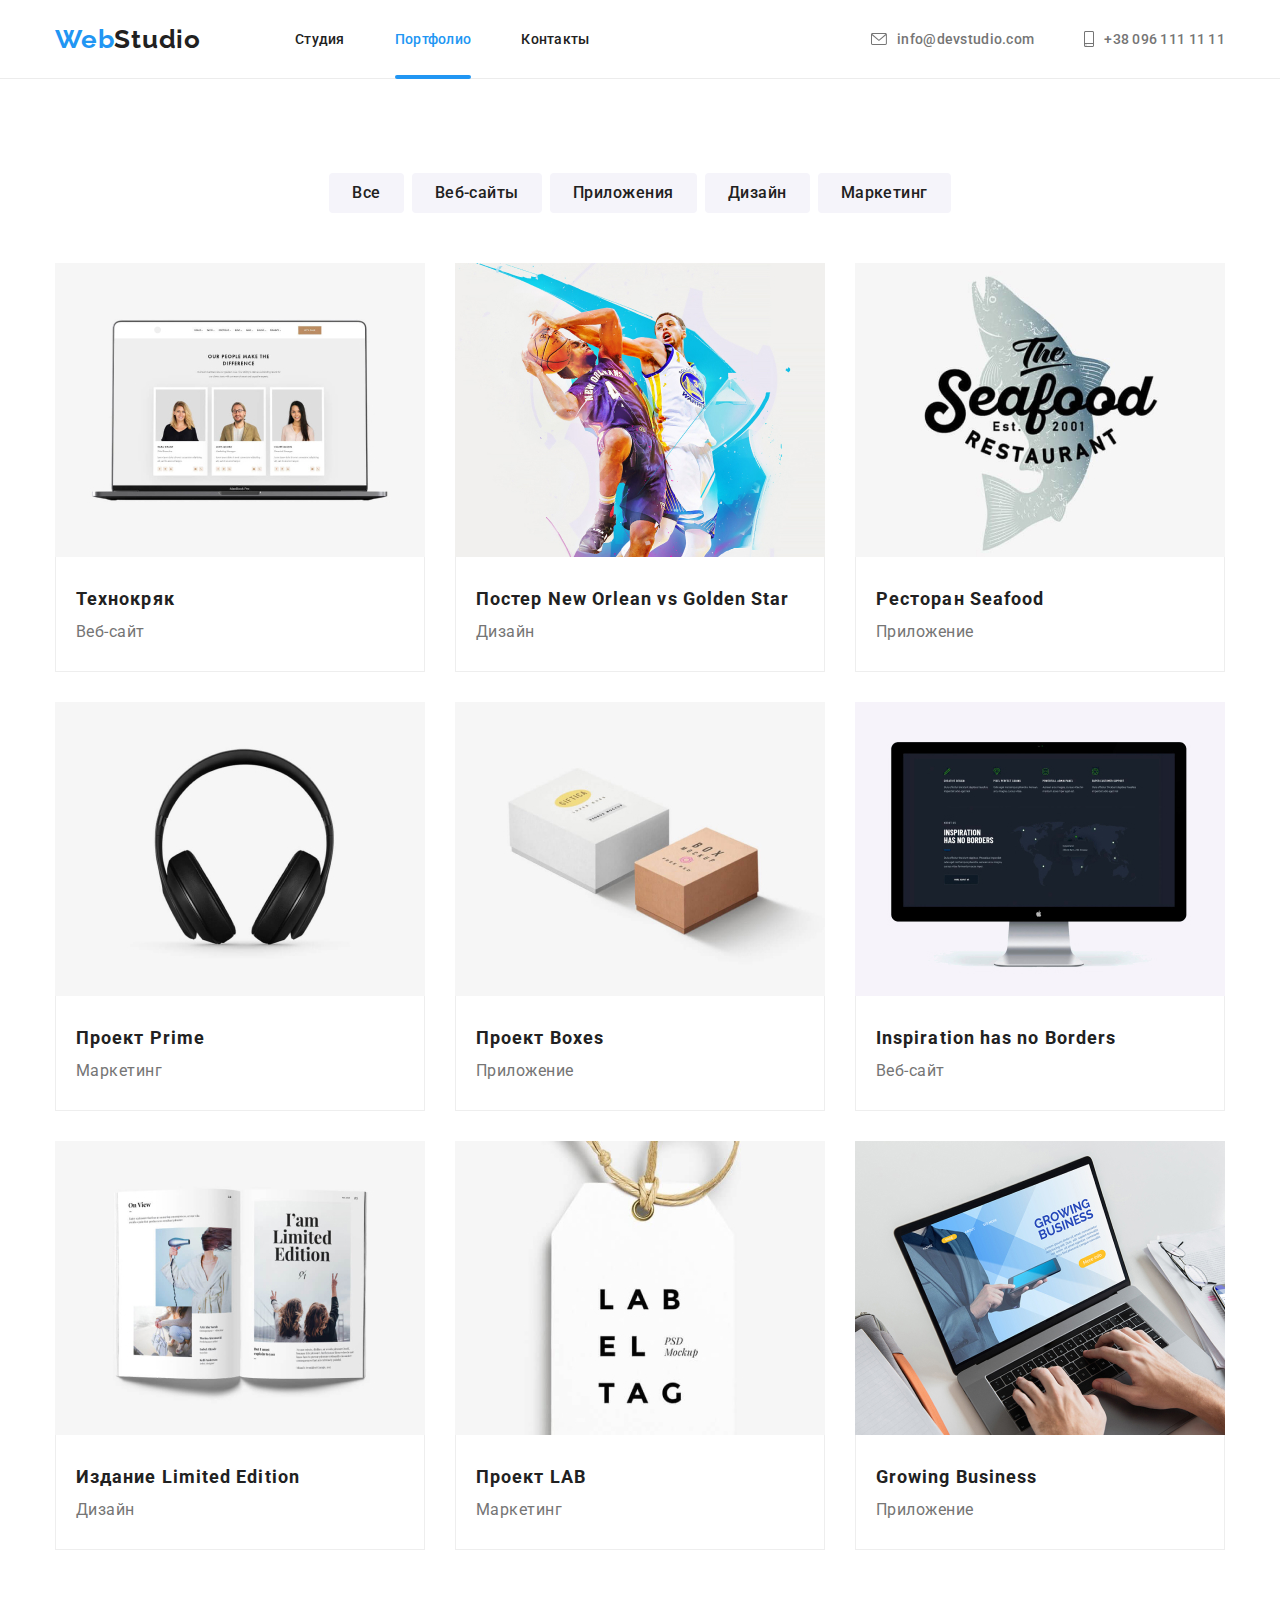
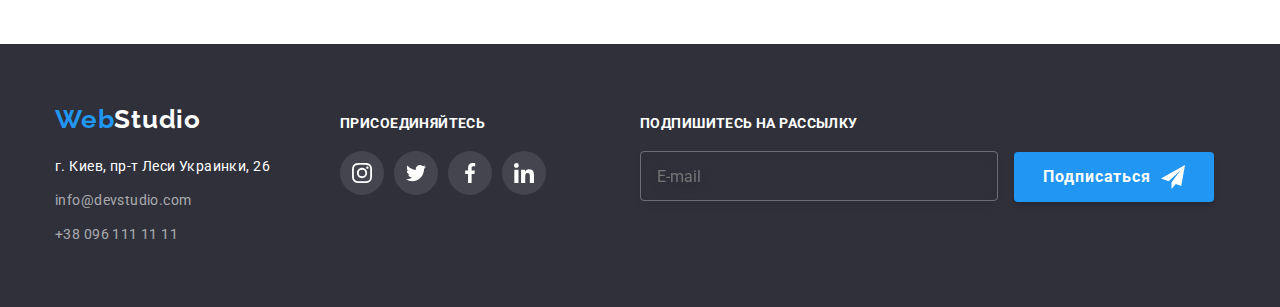
==== portfolio.html @ 8551e953 "create" ====
<!DOCTYPE html>
<html lang="ru">
  <head>
    <meta charset="UTF-8" />
    <meta name="viewport" content="width=device-width, initial-scale=1.0" />
    <title>Портфолио</title>
    <link
      rel="stylesheet"
      href="https://cdnjs.cloudflare.com/ajax/libs/modern-normalize/1.0.0/modern-normalize.css"
    />
    <link
      href="https://fonts.googleapis.com/css2?family=Raleway:wght@700&family=Roboto:wght@400;500;700;900&display=swap"
      rel="stylesheet"
    />
    <link rel="stylesheet" href="./css/portfolio.min.css" />
  </head>

  <body>
    <!-- HEADER -->
    <header class="header">
      <div class="container">
        <nav class="navigation">
          <a
            class="logo link"
            href="./index.html"
            aria-label="логотип вэб студиа"
            lang="en"
          >
            <span class="logo-first">Web</span
            ><span class="logo-second">Studio</span>
          </a>
          <ul class="navigation-list list">
            <li class="navigation-list-item">
              <a class="navigation-list-item-link link" href="./index.html"
                >Студия</a
              >
            </li>
            <li class="navigation-list-item">
              <a class="navigation-list-item-link link current-page" href="./portfolio.html"
                >Портфолио <div class="current-page"></div></a
              >
            </li>
            <li class="navigation-list-item">
              <a class="navigation-list-item-link link" href="">Контакты</a>
            </li>
          </ul>
        </nav>

        <address class="address">
          <ul class="address-list list">
            <li class="address-list-item">
              <a class="header-mail-link link" href="mailto:info@devstudio.com">
                <svg width="16px" height="12px" class="address-logo">
                  <use href="./images/sprite.svg#email"></use>
                </svg>
                info@devstudio.com
              </a>
            </li>
            <li class="address-list-item">
              <a class="header-tel-link link" href="tel:380961111111">
                <svg width="10px" height="16px" class="address-logo">
                  <use href="./images/sprite.svg#smartphone"></use>
                </svg>
                +38 096 111 11 11
              </a>
            </li>
          </ul>
        </address>
      </div>
    </header>

    <!-- MAIN -->
    <main>
      <!-- PROJECTS -->
      <section class="projects">
        <h1 class="visually-hidden">Наши проекты</h1>
        <nav class="project-nav">
          <ul class="project-nav-list list">
            <li class="project-nav-list-item">
              <button class="btn" type="button">Все</button>
            </li>
            <li class="project-nav-list-item">
              <button class="btn" type="button">Веб-сайты</button>
            </li>
            <li class="project-nav-list-item">
              <button class="btn" type="button">Приложения</button>
            </li>
            <li class="project-nav-list-item">
              <button class="btn" type="button">Дизайн</button>
            </li>
            <li class="project-nav-list-item">
              <button class="btn" type="button">Маркетинг</button>
            </li>
          </ul>
        </nav>

        <div class="container">
          <ul class="project-list list">
            <li class="project-list-item">
              <a class="project-list-link link" href="">
                <div class="project-thumb">
                  <img
                    class="project-list-img"
                    src="./images/portfolio/img.jpg"
                    alt="Компьютер с тремя фото"
                    width="370"
                    height="294"
                  />
                  <div class="overlay">
                    <p class="overlay-text">
                      Технокряк это современная площадка распространения
                      коронавируса. Компании используют эту платформу для
                      цифрового шпионажа и атак на защищённые сервера
                      конкурентов.
                    </p>
                  </div>
                </div>
                <div class="project-list-content">
                  <h2 class="projects-title">Технокряк</h2>
                  <p class="project-description">Веб-сайт</p>
                </div>
              </a>
            </li>
            <li class="project-list-item">
              <a class="project-list-link link" href="">
                <div class="project-thumb">
                <img
                  class="project-list-img"
                  src="./images/portfolio/img-1.jpg"
                  alt="Два баскетболиста борются за мяч"
                  width="370"
                  height="294"
                />
                <div class="overlay">
                    <p class="overlay-text">
                      Технокряк это современная площадка распространения
                      коронавируса. Компании используют эту платформу для
                      цифрового шпионажа и атак на защищённые сервера
                      конкурентов.
                    </p>
                  </div>
                </div>
                <div class="project-list-content">
                  <h2 class="projects-title">
                    Постер <span lang="en">New Orlean vs Golden Star</span>
                  </h2>
                  <p class="project-description">Дизайн</p>
                </div>
              </a>
            </li>
            <li class="project-list-item">
              <a class="project-list-link link" href="">
                <div class="project-thumb">
                <img
                  class="project-list-img"
                  src="./images/portfolio/img-2.jpg"
                  alt="Логотип ресторана"
                  width="370"
                  height="294"
                />
                <div class="overlay">
                    <p class="overlay-text">
                      Технокряк это современная площадка распространения
                      коронавируса. Компании используют эту платформу для
                      цифрового шпионажа и атак на защищённые сервера
                      конкурентов.
                    </p>
                  </div>
                </div>
                <div class="project-list-content">
                  <h2 class="projects-title">
                    Ресторан <span lang="en">Seafood</span>
                  </h2>
                  <p class="project-description">Приложение</p>
                </div>
              </a>
            </li>
            <li class="project-list-item">
              <a class="project-list-link link" href="">
                <div class="project-thumb">
                <img
                  class="project-list-img"
                  src="./images/portfolio/img-3.jpg"
                  alt="Наушники"
                  width="370"
                  height="294"
                />
                <div class="overlay">
                    <p class="overlay-text">
                      Технокряк это современная площадка распространения
                      коронавируса. Компании используют эту платформу для
                      цифрового шпионажа и атак на защищённые сервера
                      конкурентов.
                    </p>
                  </div>
                </div>
                <div class="project-list-content">
                  <h2 class="projects-title">
                    Проект <span lang="en">Prime</span>
                  </h2>
                  <p class="project-description">Маркетинг</p>
                </div>
              </a>
            </li>
            <li class="project-list-item">
              <a class="project-list-link link" href="">
                <div class="project-thumb">
                <img
                  class="project-list-img"
                  src="./images/portfolio/img-4.jpg"
                  alt="Две коробки разного размера"
                  width="370"
                  height="294"
                />
                <div class="overlay">
                    <p class="overlay-text">
                      Технокряк это современная площадка распространения
                      коронавируса. Компании используют эту платформу для
                      цифрового шпионажа и атак на защищённые сервера
                      конкурентов.
                    </p>
                  </div>
                </div>
                <div class="project-list-content">
                  <h2 class="projects-title">
                    Проект <span lang="en">Boxes</span>
                  </h2>
                  <p class="project-description">Приложение</p>
                </div>
              </a>
            </li>
            <li class="project-list-item">
              <a class="project-list-link link" href="">
                <div class="project-thumb">
                <img
                  class="project-list-img"
                  src="./images/portfolio/img-5.jpg"
                  alt="iMac с сайтом"
                  width="370"
                  height="294"
                />
                <div class="overlay">
                    <p class="overlay-text">
                      Технокряк это современная площадка распространения
                      коронавируса. Компании используют эту платформу для
                      цифрового шпионажа и атак на защищённые сервера
                      конкурентов.
                    </p>
                  </div>
                </div>
                <div class="project-list-content">
                  <h2 class="projects-title" lang="en">
                    Inspiration has no Borders
                  </h2>
                  <p class="project-description">Веб-сайт</p>
                </div>
              </a>
            </li>
            <li class="project-list-item">
              <a class="project-list-link link" href="">
                <div class="project-thumb">
                <img
                  class="project-list-img"
                  src="./images/portfolio/img-6.jpg"
                  alt="Открытая книга"
                  width="370"
                  height="294"
                />
                <div class="overlay">
                    <p class="overlay-text">
                      Технокряк это современная площадка распространения
                      коронавируса. Компании используют эту платформу для
                      цифрового шпионажа и атак на защищённые сервера
                      конкурентов.
                    </p>
                  </div>
                </div>
                <div class="project-list-content">
                  <h2 class="projects-title">
                    Издание <span lang="en">Limited Edition</span>
                  </h2>
                  <p class="project-description">Дизайн</p>
                </div>
              </a>
            </li>

            <li class="project-list-item">
              <a class="project-list-link link" href="">
                <div class="project-thumb">
                <img
                  class="project-list-img"
                  src="./images/portfolio/img-7.jpg"
                  alt="Лейбочка"
                  width="370"
                  height="294"
                />
                <div class="overlay">
                    <p class="overlay-text">
                      Технокряк это современная площадка распространения
                      коронавируса. Компании используют эту платформу для
                      цифрового шпионажа и атак на защищённые сервера
                      конкурентов.
                    </p>
                  </div>
                </div>
                <div class="project-list-content">
                  <h2 class="projects-title">
                    Проект <span lang="en">LAB</span>
                  </h2>
                  <p class="project-description">Маркетинг</p>
                </div>
              </a>
            </li>
            <li class="project-list-item">
              <a class="project-list-link link" href="">
                <div class="project-thumb">
                <img
                  class="project-list-img"
                  src="./images/portfolio/img-8.jpg"
                  alt="Человек печатает на ноутбуке"
                  width="370"
                  height="294"
                />
                <div class="overlay">
                    <p class="overlay-text">
                      Технокряк это современная площадка распространения
                      коронавируса. Компании используют эту платформу для
                      цифрового шпионажа и атак на защищённые сервера
                      конкурентов.
                    </p>
                  </div>
                </div>
                <div class="project-list-content">
                  <h2 class="projects-title" lang="en">Growing Business</h2>
                  <p class="project-description">Приложение</p>
                </div>
              </a>
            </li>
          </ul>
        </div>
      </section>
    </main>

    <!-- FOOTER -->
    <footer class="footer">
      <div class="container">
        <div class="footer-address">
          <a class="logo link" href="./index.html" aria-label="логотип вэб студиа" lang="en">
            <span class="logo-first">Web</span><span class="logo-foot-second">Studio</span>
          </a>
          <address class="address">
            <ul class="address-list-footer list">
              <li class="adress-list-item">
                <a class="address-list-link link" target="_blank" href="https://goo.gl/maps/9VeZTKKHiptrLCxo6">г. Киев, пр-т
                  Леси Украинки, 26</a>
              </li>
              <li class="adress-list-item">
                <a class="footer-mail-link link" href="mailto:info@devstudio.com">info@devstudio.com</a>
              </li>
              <li class="adress-list-item">
                <a class="footer-tel-link link" href="tel:380961111111">+38 096 111 11 11</a>
              </li>
            </ul>
          </address>
        </div>
        <div class="footer-social">
          <p class="footer-text-item">Присоединяйтесь</p>
          <ul class="footer-social-list list">
            <li class="footer-social-list-item">
              <a class="footer-social-list-item-link link" href="">
                <svg width="20px" height="20px" class="social-link">
                  <use href="./images/sprite.svg#instagram"></use>
                </svg>
              </a>
            </li>
            <li class="footer-social-list-item">
              <a class="footer-social-list-item-link link" href="">
                <svg width="20px" height="20px" class="social-link">
                  <use href="./images/sprite.svg#twitter"></use>
                </svg>
              </a>
            </li>
            <li class="footer-social-list-item">
              <a class="footer-social-list-item-link link" href="">
                <svg width="20px" height="20px" class="social-link">
                  <use href="./images/sprite.svg#facebook"></use>
                </svg>
              </a>
            </li>
            <li class="footer-social-list-item">
              <a class="footer-social-list-item-link link" href="">
                <svg width="20px" height="20px" class="social-link">
                  <use href="./images/sprite.svg#linkedin"></use>
                </svg>
              </a>
            </li>
          </ul>
        </div>
          <div class="footer-subscribe">
            <p class="footer-text-item">Подпишитесь на рассылку</p>
            <form action="#" class="footer-form">
              <input type="email" name="email" class="footer-form__input" placeholder="E-mail" required>
              <button type="submit" class="footer-form__submit send">Подписаться</button>
            </form>
          </div>
        </div>
    </footer>
  </body>
</html>
---- css/portfolio.min.css ----
.visually-hidden{position:absolute !important;clip:rect(1px 1px 1px 1px);clip:rect(1px, 1px, 1px, 1px);padding:0 !important;border:0 !important;height:1px !important;width:1px !important;overflow:hidden}*,*::before,*::after{margin:0;padding:0}.list{list-style:none;color:inherit}.link{text-decoration:none}.address{font-style:normal}body{font-family:"Roboto",sans-serif;color:#757575;font-style:normal;max-width:1600px;margin:auto}img{display:block}.section{padding-top:130px;padding-bottom:120px}.container{width:1200px;padding:0 15px;margin:0 auto}.about .container{display:flex;flex-direction:column;padding-bottom:94px}.client .container{padding-top:94px;padding-bottom:92px}.features .container{display:flex;justify-content:center;padding-top:94px;padding-bottom:94px}.header .container{display:flex;align-items:center}.team .container{display:flex;flex-direction:column;justify-content:space-between;padding-top:94px;padding-bottom:94px}.hero .container{text-align:center;padding-top:200px;padding-bottom:200px;height:600px;width:1600px;background-color:#2f303a;background-image:linear-gradient(to right, rgba(47,48,58,0.4), rgba(47,48,58,0.4)),url(../images/hero/hero-img.jpg)}.footer .container{padding:60px 15px;display:flex;align-items:baseline}.features .container{display:flex;justify-content:center;padding-top:94px;padding-bottom:94px}.logo{font-family:"Raleway",sans-serif;font-weight:700;font-size:26px;line-height:1.192;letter-spacing:0.03em}.logo-first{color:#2196f3}.logo-second{color:#212121}.header .logo{margin-right:94px}.footer .logo{display:block;margin-bottom:20px}.title{font-family:Roboto;font-style:normal;font-weight:700;font-size:36px;line-height:1.167;text-align:center;letter-spacing:0.03em;color:#212121;margin-bottom:50px}.header{padding-top:32px 0;border-bottom:1px solid #ececec}.header .address{margin-left:auto}.header .address-list{display:flex;align-items:center}.header .address-logo{display:inline-block;margin-right:10px;transition:fill 250ms cubic-bezier(0.4, 0, 0.2, 1);fill:#757575}.navigation{display:flex;align-items:center}.navigation-list{display:flex}.navigation-list-item:not(:last-child){margin-right:50px}.header-mail-link{margin-right:50px;display:flex;align-items:center;padding:31px 0;color:#757575;font-weight:500;font-size:14px;line-height:1.143;letter-spacing:0.02em;transition:color 250ms cubic-bezier(0.4, 0, 0.2, 1)}.header-mail-link:focus,.header-mail-link:hover{color:#2196f3}.navigation-list-item-link{padding-top:32px;position:relative;color:#212121;font-weight:500;font-size:14px;line-height:1.143;letter-spacing:0.02em;transition:color 250ms cubic-bezier(0.4, 0, 0.2, 1)}.navigation-list-item-link.current-page{color:#2196f3}.navigation-list-item-link.current-page::after{position:absolute;display:block;margin-top:27px;content:"";background-color:#2196f3;width:100%;height:4px;border-radius:2px}.navigation-list-item-link:hover,.navigation-list-item-link:focus{color:#2196f3}.header-tel-link{display:flex;align-items:center;padding:31px 0;color:#757575;font-weight:500;font-size:14px;line-height:1.143;letter-spacing:0.02em;transition:color 250ms cubic-bezier(0.4, 0, 0.2, 1)}.header-tel-link:focus,.header-tel-link:hover{color:#2196f3}.header-mail-link:hover .address-logo,.header-tel-link:hover .address-logo,.header-mail-link:focus .address-logo,.header-tel-link:focus .address-logo{fill:#2196f3}.project-nav{margin-top:94px;margin-bottom:50px}.project-nav-list{display:flex;justify-content:center}.project-nav-list-item:not(:last-child){margin-right:8px}.btn{padding:6px 22px;font-weight:500;font-size:16px;line-height:26px;text-align:center;letter-spacing:0.03em;color:#212121;background:#f5f4fa;border-radius:4px;border:1px solid transparent;transition:background-color 250ms cubic-bezier(0.4, 0, 0.2, 1)}.btn:hover,.btn:focus{color:#fff;background-color:#2196f3}.project-list{display:flex;flex-wrap:wrap;margin-bottom:94px}.project-list-item{margin-right:30px;margin-bottom:30px}.project-list-item:focus,.project-list-item:hover{box-shadow:0px 1px 1px rgba(0,0,0,0.12),0px 4px 4px rgba(0,0,0,0.06),1px 4px 6px rgba(0,0,0,0.16)}.project-list-item .projects-title{font-weight:700;font-size:18px;line-height:2;letter-spacing:0.06em;color:#212121}.project-list-item:nth-child(3n){margin-right:0px}.project-list-item:nth-last-child(-n+3){margin-bottom:0px}.project-list-content{padding:24px 20px;border-right:1px solid #eeeeee;border-bottom:1px solid #eeeeee;border-left:1px solid #eeeeee}.overlay{display:flex;justify-content:center;align-content:center;align-items:center;position:absolute;top:0;width:100%;height:100%;transform:translateY(100%);transition:transform 250ms cubic-bezier(0.4, 0, 0.2, 1);background:rgba(33,150,243,0.9)}.overlay-text{display:block;padding:64px 24px;font-size:18px;line-height:28px;letter-spacing:0.03em;color:#fff}.project-thumb:hover .overlay{transform:translateY(0)}.project-thumb{position:relative;overflow:hidden}.project-description{font-weight:400;font-size:16px;line-height:30px;letter-spacing:0.03em;color:#757575}.footer{background-color:#2f303a}.footer .social-link{fill:#fff;transition:fill 250ms cubic-bezier(0.4, 0, 0.2, 1)}.footer-address{margin-right:70px}.footer-text-item{font-weight:700;font-size:14px;line-height:1.143;letter-spacing:0.03em;text-transform:uppercase;color:#fff}.adress-list-item{margin-top:10px}.address-list-link{font-weight:400;font-size:14px;line-height:1.714;letter-spacing:0.03em;color:#fff;transition:color 250ms cubic-bezier(0.4, 0, 0.2, 1)}.address-list-link:hover,.address-list-link:focus{color:#2196f3}.footer-mail-link,.footer-tel-link{font-weight:400;font-size:14px;line-height:1.714;letter-spacing:0.03em;color:rgba(255,255,255,0.6);transition:color 250ms cubic-bezier(0.4, 0, 0.2, 1)}.footer-mail-link:hover,.footer-mail-link:focus,.footer-tel-link:hover,.footer-tel-link:focus{color:#2196f3}.logo-foot-second{color:#fff}.footer-social{margin-right:94px}.footer-social-list{display:flex;margin-top:20px}.footer-social-list-item:not(:last-child){margin-right:10px}.footer-social-list-item-link{display:flex;align-items:center;justify-content:center;width:44px;height:44px;border-radius:50%;background:rgba(255,255,255,0.1);transition:background-color 250ms cubic-bezier(0.4, 0, 0.2, 1)}.footer-social-list-item-link:hover,.footer-social-list-item-link:focus{background-color:#2196f3}.footer-form__input{margin-top:20px;margin-right:12px;padding-left:16px;width:358px;height:50px;border:1px solid rgba(255,255,255,0.3);box-sizing:border-box;filter:drop-shadow(0px 4px 4px rgba(0,0,0,0.15));border-radius:4px;background-color:inherit;color:#fff}.footer-form__submit{display:inline-flex;align-items:center;justify-content:center;width:200px;height:50px;background:#2196f3;box-shadow:0px 4px 4px rgba(0,0,0,0.15);border-radius:4px;font-weight:700;font-size:16px;line-height:1.875;letter-spacing:0.06em;border:none;color:#fff;cursor:pointer}.footer-form__submit::after{margin-left:10px;content:"";width:24px;height:24px;background-image:url(../images/footer/send-icon.svg)}
/*# sourceMappingURL=portfolio.min.css.map */
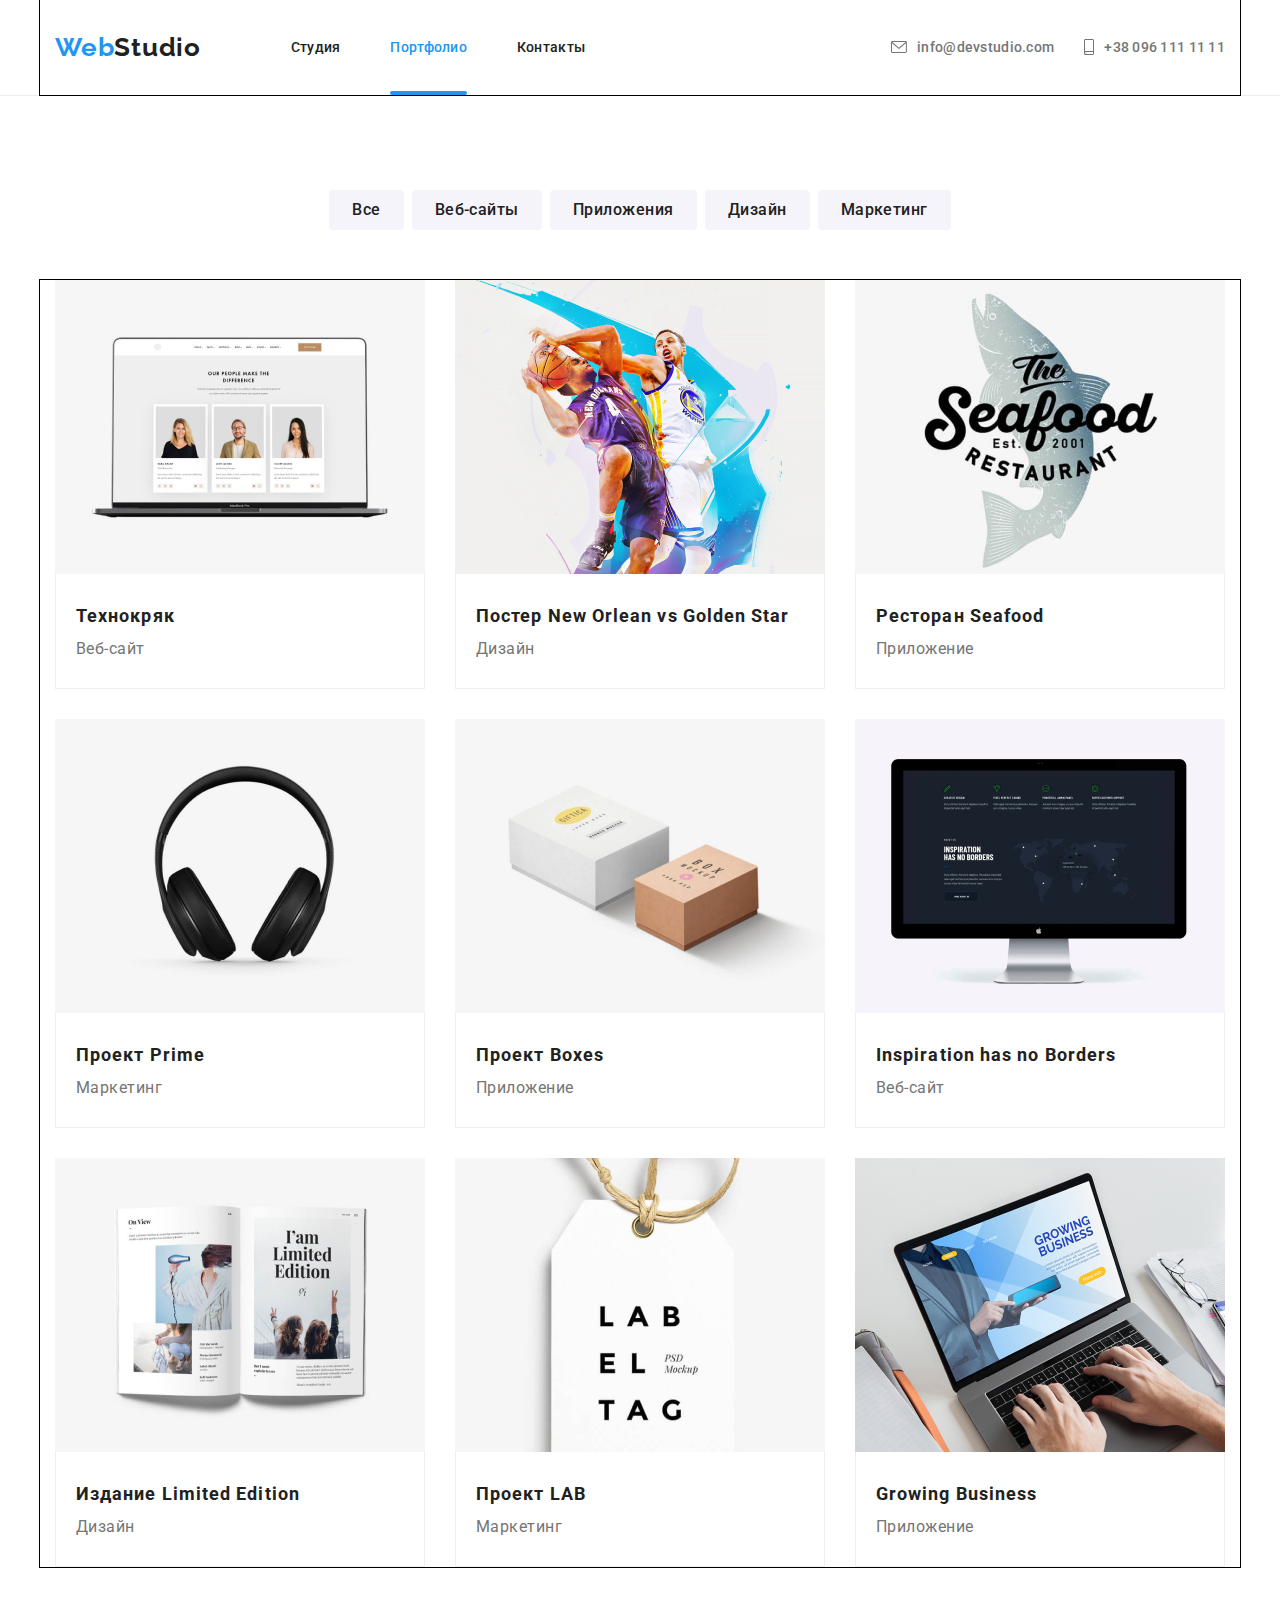
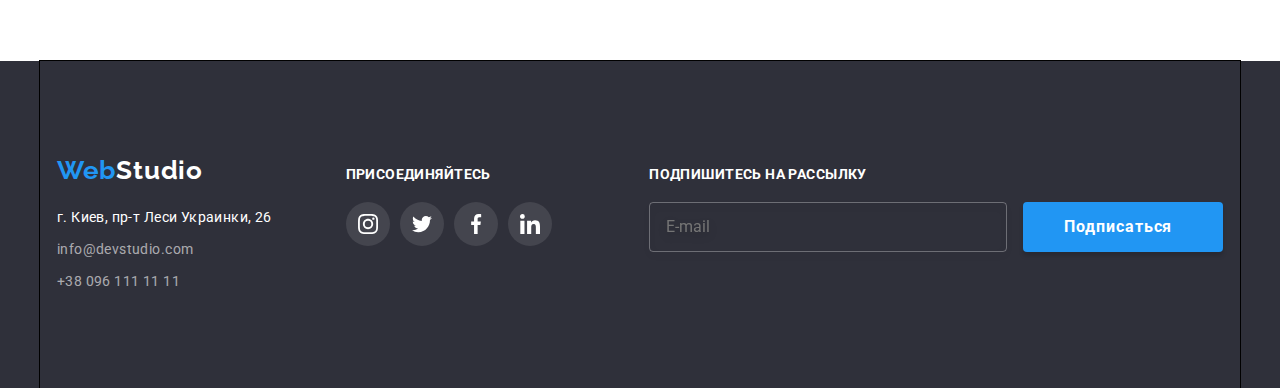
==== commit 14a15cde: "upd" ====
--- a/portfolio.html
+++ b/portfolio.html
@@ -20,52 +20,55 @@
     <header class="header">
       <div class="container">
         <nav class="navigation">
-          <a
-            class="logo link"
-            href="./index.html"
-            aria-label="логотип вэб студиа"
-            lang="en"
-          >
-            <span class="logo-first">Web</span
-            ><span class="logo-second">Studio</span>
+          <a class="logo link" href="./index.html" aria-label="логотип вэб студиа" lang="en">
+            <span class="logo-first">Web</span><span class="logo-second">Studio</span>
           </a>
-          <ul class="navigation-list list">
-            <li class="navigation-list-item">
-              <a class="navigation-list-item-link link" href="./index.html"
-                >Студия</a
-              >
-            </li>
-            <li class="navigation-list-item">
-              <a class="navigation-list-item-link link current-page" href="./portfolio.html"
-                >Портфолио <div class="current-page"></div></a
-              >
-            </li>
-            <li class="navigation-list-item">
-              <a class="navigation-list-item-link link" href="">Контакты</a>
-            </li>
-          </ul>
+    
+          <button type="button" class="menu-button" aria-expanded="false" aria-controls="menu-container" data-menu-button>
+    
+            <svg width="40px" height="40px" aria-label="Мобильное меню">
+              <use class="icon-close" href="./images/sprite.svg#close"></use>
+              <use class="icon-menu" href="./images/sprite.svg#menu"></use>
+            </svg>
+          </button>
+    
+          <div class="menu-container" id="menu-container" data-menu>
+            <ul class="navigation-list list">
+              <li class="navigation-list-item">
+                <a class="navigation-list-item-link link" href="./index.html">Студия <div class="current-page">
+                  </div>
+                </a>
+              </li>
+              <li class="navigation-list-item">
+                <a class="navigation-list-item-link link current-page" href="./portfolio.html">Портфолио</a>
+              </li>
+              <li class="navigation-list-item">
+                <a class="navigation-list-item-link link" href="">Контакты</a>
+              </li>
+            </ul>
+    
+            <address class="address">
+              <ul class="address-list list">
+                <li class="address-list-item">
+                  <a class="header-mail-link link" href="mailto:info@devstudio.com">
+                    <svg width="16px" height="12px" class="address-logo">
+                      <use href="./images/sprite.svg#email"></use>
+                    </svg>
+                    info@devstudio.com
+                  </a>
+                </li>
+                <li class="address-list-item">
+                  <a class="header-tel-link link" href="tel:380961111111">
+                    <svg width="10px" height="16px" class="address-logo">
+                      <use href="./images/sprite.svg#smartphone"></use>
+                    </svg>
+                    +38 096 111 11 11
+                  </a>
+                </li>
+              </ul>
+            </address>
+          </div>
         </nav>
-
-        <address class="address">
-          <ul class="address-list list">
-            <li class="address-list-item">
-              <a class="header-mail-link link" href="mailto:info@devstudio.com">
-                <svg width="16px" height="12px" class="address-logo">
-                  <use href="./images/sprite.svg#email"></use>
-                </svg>
-                info@devstudio.com
-              </a>
-            </li>
-            <li class="address-list-item">
-              <a class="header-tel-link link" href="tel:380961111111">
-                <svg width="10px" height="16px" class="address-logo">
-                  <use href="./images/sprite.svg#smartphone"></use>
-                </svg>
-                +38 096 111 11 11
-              </a>
-            </li>
-          </ul>
-        </address>
       </div>
     </header>
 
@@ -344,66 +347,71 @@
     <!-- FOOTER -->
     <footer class="footer">
       <div class="container">
-        <div class="footer-address">
-          <a class="logo link" href="./index.html" aria-label="логотип вэб студиа" lang="en">
-            <span class="logo-first">Web</span><span class="logo-foot-second">Studio</span>
-          </a>
-          <address class="address">
-            <ul class="address-list-footer list">
-              <li class="adress-list-item">
-                <a class="address-list-link link" target="_blank" href="https://goo.gl/maps/9VeZTKKHiptrLCxo6">г. Киев, пр-т
-                  Леси Украинки, 26</a>
-              </li>
-              <li class="adress-list-item">
-                <a class="footer-mail-link link" href="mailto:info@devstudio.com">info@devstudio.com</a>
-              </li>
-              <li class="adress-list-item">
-                <a class="footer-tel-link link" href="tel:380961111111">+38 096 111 11 11</a>
+        <div class="footer__container">
+          <div class="footer-address">
+            <a class="logo link" href="./index.html" aria-label="логотип вэб студиа" lang="en">
+              <span class="logo-first">Web</span><span class="logo-foot-second">Studio</span>
+            </a>
+            <address class="address">
+              <ul class="address-list-footer list">
+                <li class="adress-list-item">
+                  <a class="address-list-link link" target="_blank" href="https://goo.gl/maps/9VeZTKKHiptrLCxo6">г. Киев,
+                    пр-т Леси Украинки, 26</a>
+                </li>
+                <li class="adress-list-item">
+                  <a class="footer-mail-link link" href="mailto:info@devstudio.com">info@devstudio.com</a>
+                </li>
+                <li class="adress-list-item">
+                  <a class="footer-tel-link link" href="tel:380961111111">+38 096 111 11 11</a>
+                </li>
+              </ul>
+            </address>
+          </div>
+          <div class="footer-social">
+            <p class="footer-text-item">Присоединяйтесь</p>
+            <ul class="footer-social-list list">
+              <li class="footer-social-list-item">
+                <a class="footer-social-list-item-link link" href="">
+                  <svg width="20px" height="20px" class="social-link">
+                    <use href="./images/sprite.svg#instagram"></use>
+                  </svg>
+                </a>
+              </li>
+              <li class="footer-social-list-item">
+                <a class="footer-social-list-item-link link" href="">
+                  <svg width="20px" height="20px" class="social-link">
+                    <use href="./images/sprite.svg#twitter"></use>
+                  </svg>
+                </a>
+              </li>
+              <li class="footer-social-list-item">
+                <a class="footer-social-list-item-link link" href="">
+                  <svg width="20px" height="20px" class="social-link">
+                    <use href="./images/sprite.svg#facebook"></use>
+                  </svg>
+                </a>
+              </li>
+              <li class="footer-social-list-item">
+                <a class="footer-social-list-item-link link" href="">
+                  <svg width="20px" height="20px" class="social-link">
+                    <use href="./images/sprite.svg#linkedin"></use>
+                  </svg>
+                </a>
               </li>
             </ul>
-          </address>
-        </div>
-        <div class="footer-social">
-          <p class="footer-text-item">Присоединяйтесь</p>
-          <ul class="footer-social-list list">
-            <li class="footer-social-list-item">
-              <a class="footer-social-list-item-link link" href="">
-                <svg width="20px" height="20px" class="social-link">
-                  <use href="./images/sprite.svg#instagram"></use>
-                </svg>
-              </a>
-            </li>
-            <li class="footer-social-list-item">
-              <a class="footer-social-list-item-link link" href="">
-                <svg width="20px" height="20px" class="social-link">
-                  <use href="./images/sprite.svg#twitter"></use>
-                </svg>
-              </a>
-            </li>
-            <li class="footer-social-list-item">
-              <a class="footer-social-list-item-link link" href="">
-                <svg width="20px" height="20px" class="social-link">
-                  <use href="./images/sprite.svg#facebook"></use>
-                </svg>
-              </a>
-            </li>
-            <li class="footer-social-list-item">
-              <a class="footer-social-list-item-link link" href="">
-                <svg width="20px" height="20px" class="social-link">
-                  <use href="./images/sprite.svg#linkedin"></use>
-                </svg>
-              </a>
-            </li>
-          </ul>
-        </div>
+          </div>
+    
           <div class="footer-subscribe">
-            <p class="footer-text-item">Подпишитесь на рассылку</p>
             <form action="#" class="footer-form">
-              <input type="email" name="email" class="footer-form__input" placeholder="E-mail" required>
+              <label for="footer-form__input" class="footer-text-item">Подпишитесь на рассылку</label>
+              <input type="email" name="email" class="footer-form__input" id="footer-form__input" placeholder="E-mail"
+                required>
               <button type="submit" class="footer-form__submit send">Подписаться</button>
             </form>
           </div>
         </div>
+      </div>
     </footer>
+    <script src="./js/menu.js"></script>
   </body>
 </html>
--- a/css/portfolio.min.css
+++ b/css/portfolio.min.css
@@ -1,2 +1,2 @@
-.visually-hidden{position:absolute !important;clip:rect(1px 1px 1px 1px);clip:rect(1px, 1px, 1px, 1px);padding:0 !important;border:0 !important;height:1px !important;width:1px !important;overflow:hidden}*,*::before,*::after{margin:0;padding:0}.list{list-style:none;color:inherit}.link{text-decoration:none}.address{font-style:normal}body{font-family:"Roboto",sans-serif;color:#757575;font-style:normal;max-width:1600px;margin:auto}img{display:block}.section{padding-top:130px;padding-bottom:120px}.container{width:1200px;padding:0 15px;margin:0 auto}.about .container{display:flex;flex-direction:column;padding-bottom:94px}.client .container{padding-top:94px;padding-bottom:92px}.features .container{display:flex;justify-content:center;padding-top:94px;padding-bottom:94px}.header .container{display:flex;align-items:center}.team .container{display:flex;flex-direction:column;justify-content:space-between;padding-top:94px;padding-bottom:94px}.hero .container{text-align:center;padding-top:200px;padding-bottom:200px;height:600px;width:1600px;background-color:#2f303a;background-image:linear-gradient(to right, rgba(47,48,58,0.4), rgba(47,48,58,0.4)),url(../images/hero/hero-img.jpg)}.footer .container{padding:60px 15px;display:flex;align-items:baseline}.features .container{display:flex;justify-content:center;padding-top:94px;padding-bottom:94px}.logo{font-family:"Raleway",sans-serif;font-weight:700;font-size:26px;line-height:1.192;letter-spacing:0.03em}.logo-first{color:#2196f3}.logo-second{color:#212121}.header .logo{margin-right:94px}.footer .logo{display:block;margin-bottom:20px}.title{font-family:Roboto;font-style:normal;font-weight:700;font-size:36px;line-height:1.167;text-align:center;letter-spacing:0.03em;color:#212121;margin-bottom:50px}.header{padding-top:32px 0;border-bottom:1px solid #ececec}.header .address{margin-left:auto}.header .address-list{display:flex;align-items:center}.header .address-logo{display:inline-block;margin-right:10px;transition:fill 250ms cubic-bezier(0.4, 0, 0.2, 1);fill:#757575}.navigation{display:flex;align-items:center}.navigation-list{display:flex}.navigation-list-item:not(:last-child){margin-right:50px}.header-mail-link{margin-right:50px;display:flex;align-items:center;padding:31px 0;color:#757575;font-weight:500;font-size:14px;line-height:1.143;letter-spacing:0.02em;transition:color 250ms cubic-bezier(0.4, 0, 0.2, 1)}.header-mail-link:focus,.header-mail-link:hover{color:#2196f3}.navigation-list-item-link{padding-top:32px;position:relative;color:#212121;font-weight:500;font-size:14px;line-height:1.143;letter-spacing:0.02em;transition:color 250ms cubic-bezier(0.4, 0, 0.2, 1)}.navigation-list-item-link.current-page{color:#2196f3}.navigation-list-item-link.current-page::after{position:absolute;display:block;margin-top:27px;content:"";background-color:#2196f3;width:100%;height:4px;border-radius:2px}.navigation-list-item-link:hover,.navigation-list-item-link:focus{color:#2196f3}.header-tel-link{display:flex;align-items:center;padding:31px 0;color:#757575;font-weight:500;font-size:14px;line-height:1.143;letter-spacing:0.02em;transition:color 250ms cubic-bezier(0.4, 0, 0.2, 1)}.header-tel-link:focus,.header-tel-link:hover{color:#2196f3}.header-mail-link:hover .address-logo,.header-tel-link:hover .address-logo,.header-mail-link:focus .address-logo,.header-tel-link:focus .address-logo{fill:#2196f3}.project-nav{margin-top:94px;margin-bottom:50px}.project-nav-list{display:flex;justify-content:center}.project-nav-list-item:not(:last-child){margin-right:8px}.btn{padding:6px 22px;font-weight:500;font-size:16px;line-height:26px;text-align:center;letter-spacing:0.03em;color:#212121;background:#f5f4fa;border-radius:4px;border:1px solid transparent;transition:background-color 250ms cubic-bezier(0.4, 0, 0.2, 1)}.btn:hover,.btn:focus{color:#fff;background-color:#2196f3}.project-list{display:flex;flex-wrap:wrap;margin-bottom:94px}.project-list-item{margin-right:30px;margin-bottom:30px}.project-list-item:focus,.project-list-item:hover{box-shadow:0px 1px 1px rgba(0,0,0,0.12),0px 4px 4px rgba(0,0,0,0.06),1px 4px 6px rgba(0,0,0,0.16)}.project-list-item .projects-title{font-weight:700;font-size:18px;line-height:2;letter-spacing:0.06em;color:#212121}.project-list-item:nth-child(3n){margin-right:0px}.project-list-item:nth-last-child(-n+3){margin-bottom:0px}.project-list-content{padding:24px 20px;border-right:1px solid #eeeeee;border-bottom:1px solid #eeeeee;border-left:1px solid #eeeeee}.overlay{display:flex;justify-content:center;align-content:center;align-items:center;position:absolute;top:0;width:100%;height:100%;transform:translateY(100%);transition:transform 250ms cubic-bezier(0.4, 0, 0.2, 1);background:rgba(33,150,243,0.9)}.overlay-text{display:block;padding:64px 24px;font-size:18px;line-height:28px;letter-spacing:0.03em;color:#fff}.project-thumb:hover .overlay{transform:translateY(0)}.project-thumb{position:relative;overflow:hidden}.project-description{font-weight:400;font-size:16px;line-height:30px;letter-spacing:0.03em;color:#757575}.footer{background-color:#2f303a}.footer .social-link{fill:#fff;transition:fill 250ms cubic-bezier(0.4, 0, 0.2, 1)}.footer-address{margin-right:70px}.footer-text-item{font-weight:700;font-size:14px;line-height:1.143;letter-spacing:0.03em;text-transform:uppercase;color:#fff}.adress-list-item{margin-top:10px}.address-list-link{font-weight:400;font-size:14px;line-height:1.714;letter-spacing:0.03em;color:#fff;transition:color 250ms cubic-bezier(0.4, 0, 0.2, 1)}.address-list-link:hover,.address-list-link:focus{color:#2196f3}.footer-mail-link,.footer-tel-link{font-weight:400;font-size:14px;line-height:1.714;letter-spacing:0.03em;color:rgba(255,255,255,0.6);transition:color 250ms cubic-bezier(0.4, 0, 0.2, 1)}.footer-mail-link:hover,.footer-mail-link:focus,.footer-tel-link:hover,.footer-tel-link:focus{color:#2196f3}.logo-foot-second{color:#fff}.footer-social{margin-right:94px}.footer-social-list{display:flex;margin-top:20px}.footer-social-list-item:not(:last-child){margin-right:10px}.footer-social-list-item-link{display:flex;align-items:center;justify-content:center;width:44px;height:44px;border-radius:50%;background:rgba(255,255,255,0.1);transition:background-color 250ms cubic-bezier(0.4, 0, 0.2, 1)}.footer-social-list-item-link:hover,.footer-social-list-item-link:focus{background-color:#2196f3}.footer-form__input{margin-top:20px;margin-right:12px;padding-left:16px;width:358px;height:50px;border:1px solid rgba(255,255,255,0.3);box-sizing:border-box;filter:drop-shadow(0px 4px 4px rgba(0,0,0,0.15));border-radius:4px;background-color:inherit;color:#fff}.footer-form__submit{display:inline-flex;align-items:center;justify-content:center;width:200px;height:50px;background:#2196f3;box-shadow:0px 4px 4px rgba(0,0,0,0.15);border-radius:4px;font-weight:700;font-size:16px;line-height:1.875;letter-spacing:0.06em;border:none;color:#fff;cursor:pointer}.footer-form__submit::after{margin-left:10px;content:"";width:24px;height:24px;background-image:url(../images/footer/send-icon.svg)}
+.visually-hidden{position:absolute !important;clip:rect(1px 1px 1px 1px);clip:rect(1px, 1px, 1px, 1px);padding:0 !important;border:0 !important;height:1px !important;width:1px !important;overflow:hidden}*,*::before,*::after{margin:0;padding:0}.list{list-style:none;color:inherit}.link{text-decoration:none}.address{font-style:normal}body{font-family:"Roboto",sans-serif;color:#757575;font-style:normal;max-width:1600px;margin:auto}img{display:block}.container{outline:1px solid black;padding:0 15px}@media screen and (max-width: 479px){.hero .container{text-align:center;padding:118px 0}.team .container,.client .container,.footer .container{padding-top:60px;padding-bottom:60px}}@media screen and (min-width: 480px){.container{width:480px;margin:0 auto}.hero .container{text-align:center;height:400px;padding:118px 0}.team .container,.client .container,.footer .container{padding-top:60px;padding-bottom:60px}}@media screen and (min-width: 768px){.container{width:768px}.hero .container{padding:118px 0}}@media screen and (min-width: 1200px){.container{width:1200px}.hero .container{height:600px;padding:200px 0}.features .container,.team .container,.client .container,.footer .container{padding-top:94px;padding-bottom:94px}.about .container{padding-bottom:94px}}.logo{font-family:"Raleway",sans-serif;font-weight:700;font-size:26px;line-height:1.192;letter-spacing:0.03em}.logo-first{color:#2196f3}.logo-second{color:#212121}.title{font-family:Roboto;font-style:normal;font-weight:700;font-size:36px;line-height:1.167;text-align:center;letter-spacing:0.03em;color:#212121;margin-bottom:50px}.header{position:relative;border-bottom:1px solid #ececec}.header .address-logo{display:inline-block;margin-right:10px;transition:fill 250ms cubic-bezier(0.4, 0, 0.2, 1);fill:#757575}.header-mail-link:hover .address-logo,.header-tel-link:hover .address-logo,.header-mail-link:focus .address-logo,.header-tel-link:focus .address-logo{fill:#2196f3}.navigation-list-item-link{position:relative;color:#212121;font-weight:500;font-size:14px;line-height:1.143;letter-spacing:0.02em;transition:color 250ms cubic-bezier(0.4, 0, 0.2, 1)}.navigation-list-item-link.current-page{color:#2196f3}.navigation-list-item-link.current-page::after{position:absolute;display:block;left:0;content:"";background-color:#2196f3;width:100%;height:4px;border-radius:2px}.navigation-list-item-link:hover,.navigation-list-item-link:focus{color:#2196f3}.header-mail-link{display:flex;align-items:center;color:#757575;font-weight:500;font-size:14px;line-height:1.143;letter-spacing:0.02em;transition:color 250ms cubic-bezier(0.4, 0, 0.2, 1)}.header-mail-link:focus,.header-mail-link:hover{color:#2196f3}.header-tel-link{display:flex;align-items:center;color:#757575;font-weight:500;font-size:14px;line-height:1.143;letter-spacing:0.02em;transition:color 250ms cubic-bezier(0.4, 0, 0.2, 1)}.header-tel-link:focus,.header-tel-link:hover{color:#2196f3}@media screen and (min-width: 320px) and (max-width: 767px){.address{display:flex;justify-content:center}.address-list{display:flex;flex-direction:column;align-items:center}.address-list-item:not(:last-child){margin-bottom:16px}.header-mail-link,.header-tel-link{font-size:18px;line-height:1.167}.navigation{display:flex;justify-content:space-between;align-items:center;padding-top:16px;padding-bottom:16px}.navigation-list{margin-bottom:60px}.navigation-list-item-link{font-size:18px;line-height:1.167}.navigation-list-item:not(:last-child){margin-bottom:40px}.menu-button{display:inline-flex;margin:0;padding:0;border:none;background-color:transparent;transition:fill 250ms cubic-bezier(0.4, 0, 0.2, 1)}.menu-button:hover,.menu-button:focus{fill:#2196f3}.menu-button .icon-close{display:none}.menu-button.is-open .icon-close{display:block}.menu-button.is-open .icon-menu{display:none}.menu-container{display:none;background-color:#fff;box-shadow:0px 4px 8px rgba(0,0,0,0.04),0px 2px 4px rgba(0,0,0,0.08),0px 1px 3px rgba(0,0,0,0.16);position:absolute;top:100%;left:0;width:100%;padding:60px 0;text-align:center;font-size:20px}.menu-container.is-open{display:block}}@media screen and (min-width: 768px){.menu-button{display:none}.navigation{display:flex;align-items:center;padding-top:26px;padding-bottom:26px;justify-content:space-between}.navigation-list{display:flex;margin-right:84px}.navigation-list-item:not(:last-child){margin-right:50px}.navigation-list-item-link.current-page::after{margin-top:34px}.menu-container{display:flex;align-items:center}}@media screen and (min-width: 768px) and (max-width: 1199px){.navigation .address-list-item:not(:last-child){margin-bottom:10px}}@media screen and (min-width: 1200px){.navigation{display:flex;align-items:center;padding-top:32px;padding-bottom:32px}.navigation-list{display:flex;margin-right:306px}.address{margin-left:auto}.address-list{display:flex;align-items:center}.address-list-item:not(:last-child){margin-right:30px}.address-logo{display:inline-block;margin-right:10px;transition:fill 250ms cubic-bezier(0.4, 0, 0.2, 1);fill:#757575}}.project-nav{margin-top:94px;margin-bottom:50px}.project-nav-list{display:flex;justify-content:center}.project-nav-list-item:not(:last-child){margin-right:8px}.btn{padding:6px 22px;font-weight:500;font-size:16px;line-height:26px;text-align:center;letter-spacing:0.03em;color:#212121;background:#f5f4fa;border-radius:4px;border:1px solid transparent;transition:background-color 250ms cubic-bezier(0.4, 0, 0.2, 1)}.btn:hover,.btn:focus{color:#fff;background-color:#2196f3}.project-list{display:flex;flex-wrap:wrap;margin-bottom:94px}.project-list-item{margin-right:30px;margin-bottom:30px}.project-list-item:focus,.project-list-item:hover{box-shadow:0px 1px 1px rgba(0,0,0,0.12),0px 4px 4px rgba(0,0,0,0.06),1px 4px 6px rgba(0,0,0,0.16)}.project-list-item .projects-title{font-weight:700;font-size:18px;line-height:2;letter-spacing:0.06em;color:#212121}.project-list-item:nth-child(3n){margin-right:0px}.project-list-item:nth-last-child(-n+3){margin-bottom:0px}.project-list-content{padding:24px 20px;border-right:1px solid #eeeeee;border-bottom:1px solid #eeeeee;border-left:1px solid #eeeeee}.overlay{display:flex;justify-content:center;align-content:center;align-items:center;position:absolute;top:0;width:100%;height:100%;transform:translateY(100%);transition:transform 250ms cubic-bezier(0.4, 0, 0.2, 1);background:rgba(33,150,243,0.9)}.overlay-text{display:block;padding:64px 24px;font-size:18px;line-height:28px;letter-spacing:0.03em;color:#fff}.project-thumb:hover .overlay{transform:translateY(0)}.project-thumb{position:relative;overflow:hidden}.project-description{font-weight:400;font-size:16px;line-height:30px;letter-spacing:0.03em;color:#757575}.footer{background-color:#2f303a}.footer-text-item{display:block;font-weight:700;font-size:14px;line-height:1.143;letter-spacing:0.03em;text-transform:uppercase;margin-bottom:20px;color:#fff}.footer .social-link{fill:#fff;transition:fill 250ms cubic-bezier(0.4, 0, 0.2, 1)}.address-list-link{font-weight:400;font-size:14px;line-height:1.714;letter-spacing:0.03em;color:#fff;transition:color 250ms cubic-bezier(0.4, 0, 0.2, 1)}.address-list-link:hover,.address-list-link:focus{color:#2196f3}.footer-mail-link,.footer-tel-link{font-weight:400;font-size:14px;line-height:1.714;letter-spacing:0.03em;color:rgba(255,255,255,0.6);transition:color 250ms cubic-bezier(0.4, 0, 0.2, 1)}.footer-mail-link:hover,.footer-mail-link:focus,.footer-tel-link:hover,.footer-tel-link:focus{color:#2196f3}.footer .logo{display:block;margin-bottom:20px}.footer .logo-foot-second{color:#fff}.footer-social-list{display:flex;justify-content:center}.footer-social-list-item:not(:last-child){margin-right:10px}.footer-social-list-item-link{display:flex;align-items:center;justify-content:center;width:44px;height:44px;border-radius:50%;background:rgba(255,255,255,0.1);transition:background-color 250ms cubic-bezier(0.4, 0, 0.2, 1)}.footer-social-list-item-link:hover,.footer-social-list-item-link:focus{background-color:#2196f3}.footer-form__input{padding-left:16px;width:100%;height:50px;border:1px solid rgba(255,255,255,0.3);box-sizing:border-box;filter:drop-shadow(0px 4px 4px rgba(0,0,0,0.15));border-radius:4px;background-color:inherit;color:#fff}.footer-form__submit{align-items:center;justify-content:center;width:200px;height:50px;background:#2196f3;box-shadow:0px 4px 4px rgba(0,0,0,0.15);border-radius:4px;font-weight:700;font-size:16px;line-height:1.875;letter-spacing:0.06em;border:none;color:#fff;cursor:pointer}.footer-form__submit::after{margin-left:10px;content:"";width:24px;height:24px;background-image:url(../images/footer/send-icon.svg)}.adress-list-item:not(:last-child){margin-bottom:8px}.footer-subscribe{justify-content:center;align-items:center;text-align:center}@media screen and (min-width: 320px) and (max-width: 1199px){.footer__container{text-align:center;flex-wrap:wrap}.footer-address,.footer-social{margin-bottom:60px}.footer-form__input{margin-bottom:20px}}@media screen and (min-width: 768px){.footer-subscribe{display:flex;justify-content:space-around}.footer__container{display:flex;justify-content:space-around;align-items:baseline}}@media screen and (min-width: 1200px){.footer__container{display:flex;align-items:baseline}.footer-subscribe{display:flex;align-items:center;justify-content:center}.footer-form__input{margin-right:12px;width:358px}.footer-social{margin-right:94px}.footer-address{margin-right:70px}.footer-form .footer-text-item{text-align:start}}
 /*# sourceMappingURL=portfolio.min.css.map */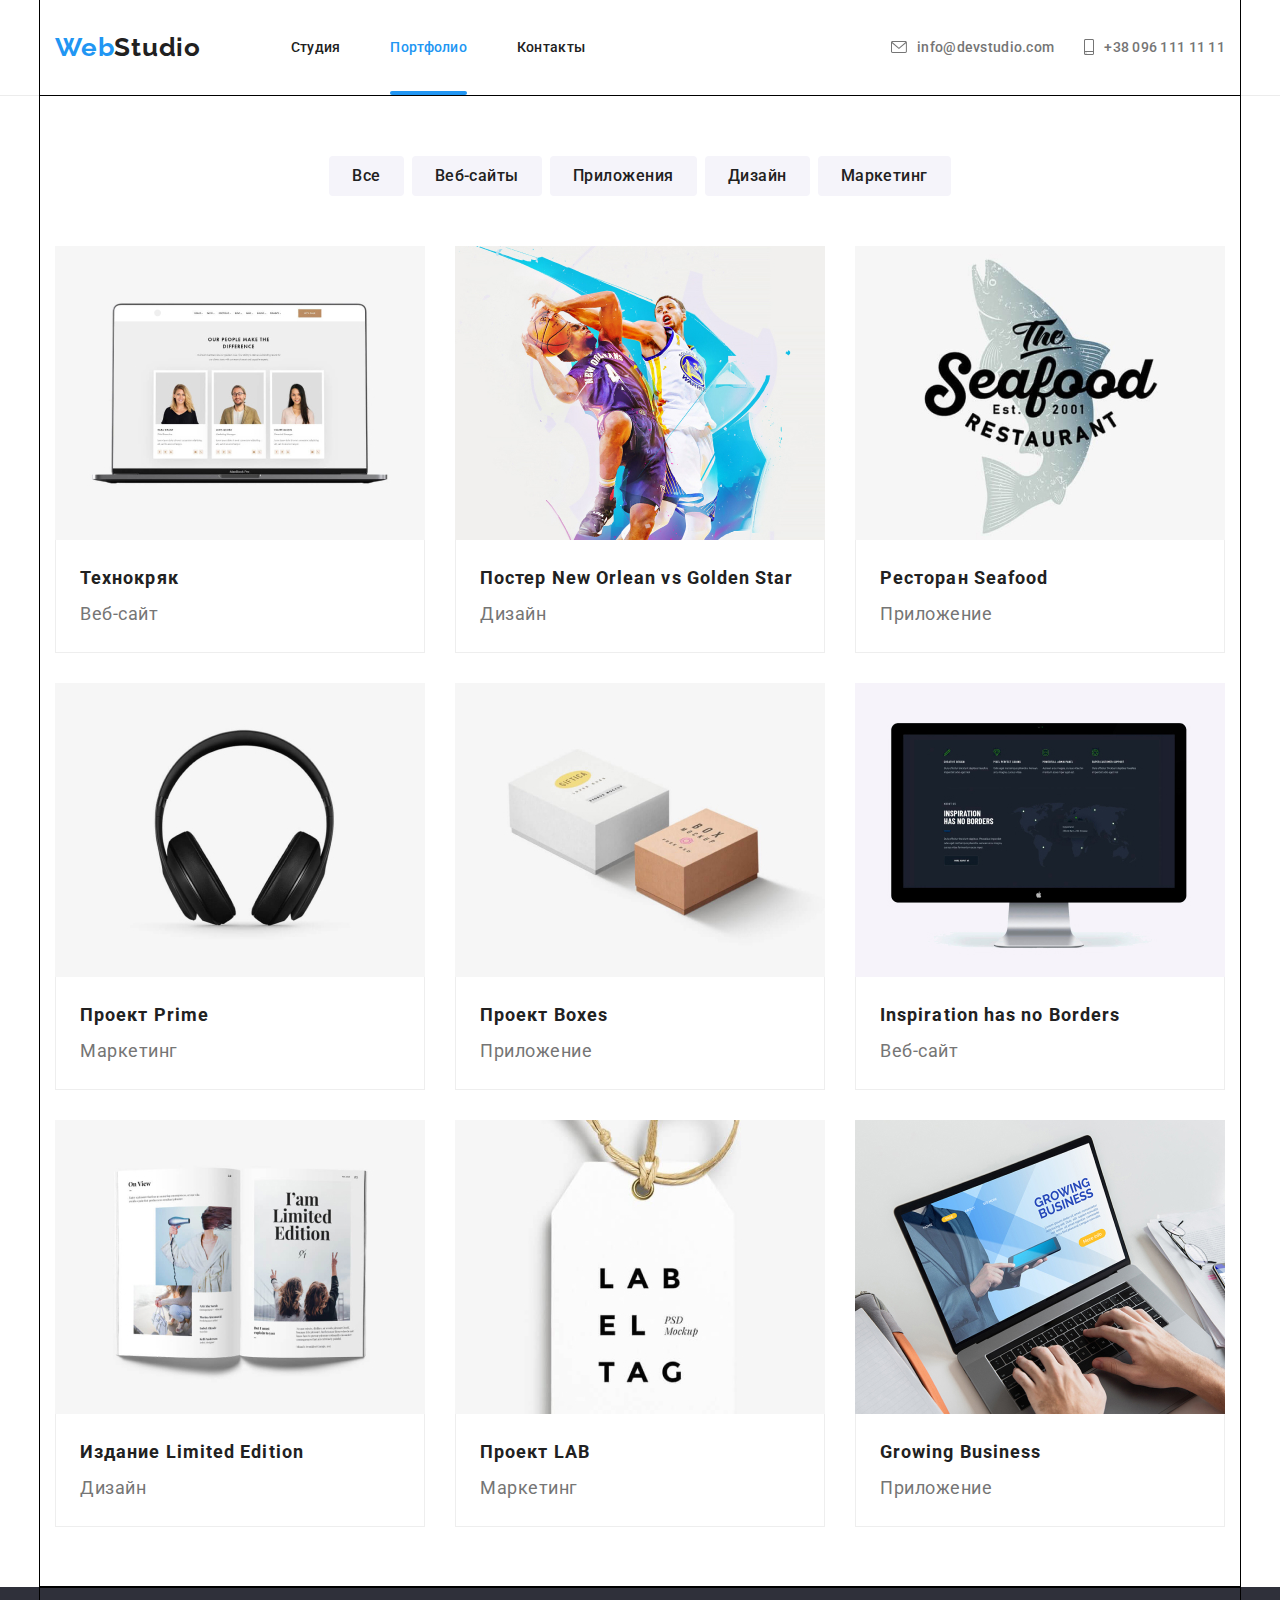
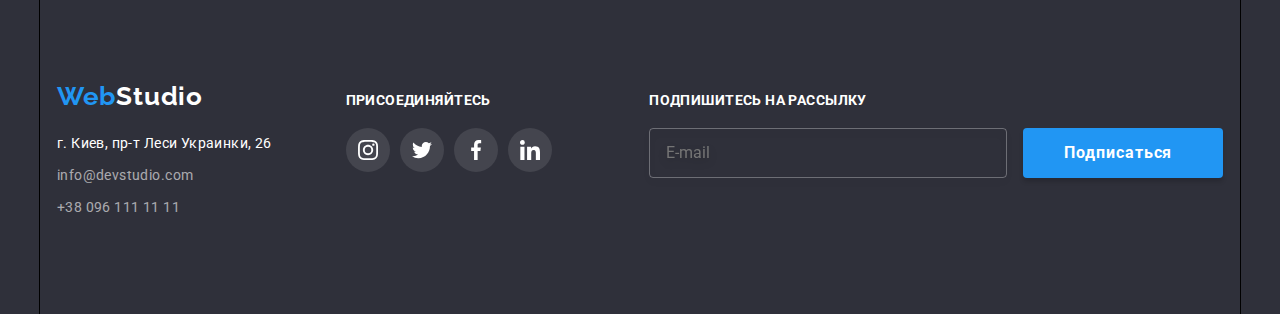
==== commit 0b923960: "upd" ====
--- a/portfolio.html
+++ b/portfolio.html
@@ -75,29 +75,30 @@
     <!-- MAIN -->
     <main>
       <!-- PROJECTS -->
-      <section class="projects">
+      <section class="project">
         <h1 class="visually-hidden">Наши проекты</h1>
-        <nav class="project-nav">
-          <ul class="project-nav-list list">
-            <li class="project-nav-list-item">
-              <button class="btn" type="button">Все</button>
-            </li>
-            <li class="project-nav-list-item">
-              <button class="btn" type="button">Веб-сайты</button>
-            </li>
-            <li class="project-nav-list-item">
-              <button class="btn" type="button">Приложения</button>
-            </li>
-            <li class="project-nav-list-item">
-              <button class="btn" type="button">Дизайн</button>
-            </li>
-            <li class="project-nav-list-item">
-              <button class="btn" type="button">Маркетинг</button>
-            </li>
-          </ul>
-        </nav>
+
 
         <div class="container">
+          <nav class="project-nav">
+            <ul class="project-nav-list list">
+              <li class="project-nav-list-item">
+                <button class="btn" type="button">Все</button>
+              </li>
+              <li class="project-nav-list-item">
+                <button class="btn" type="button">Веб-сайты</button>
+              </li>
+              <li class="project-nav-list-item">
+                <button class="btn" type="button">Приложения</button>
+              </li>
+              <li class="project-nav-list-item">
+                <button class="btn" type="button">Дизайн</button>
+              </li>
+              <li class="project-nav-list-item">
+                <button class="btn" type="button">Маркетинг</button>
+              </li>
+            </ul>
+          </nav>
           <ul class="project-list list">
             <li class="project-list-item">
               <a class="project-list-link link" href="">
@@ -119,7 +120,7 @@
                   </div>
                 </div>
                 <div class="project-list-content">
-                  <h2 class="projects-title">Технокряк</h2>
+                  <h2 class="project-title">Технокряк</h2>
                   <p class="project-description">Веб-сайт</p>
                 </div>
               </a>
@@ -144,7 +145,7 @@
                   </div>
                 </div>
                 <div class="project-list-content">
-                  <h2 class="projects-title">
+                  <h2 class="project-title">
                     Постер <span lang="en">New Orlean vs Golden Star</span>
                   </h2>
                   <p class="project-description">Дизайн</p>
@@ -171,7 +172,7 @@
                   </div>
                 </div>
                 <div class="project-list-content">
-                  <h2 class="projects-title">
+                  <h2 class="project-title">
                     Ресторан <span lang="en">Seafood</span>
                   </h2>
                   <p class="project-description">Приложение</p>
@@ -198,7 +199,7 @@
                   </div>
                 </div>
                 <div class="project-list-content">
-                  <h2 class="projects-title">
+                  <h2 class="project-title">
                     Проект <span lang="en">Prime</span>
                   </h2>
                   <p class="project-description">Маркетинг</p>
@@ -225,7 +226,7 @@
                   </div>
                 </div>
                 <div class="project-list-content">
-                  <h2 class="projects-title">
+                  <h2 class="project-title">
                     Проект <span lang="en">Boxes</span>
                   </h2>
                   <p class="project-description">Приложение</p>
@@ -252,7 +253,7 @@
                   </div>
                 </div>
                 <div class="project-list-content">
-                  <h2 class="projects-title" lang="en">
+                  <h2 class="project-title" lang="en">
                     Inspiration has no Borders
                   </h2>
                   <p class="project-description">Веб-сайт</p>
@@ -279,7 +280,7 @@
                   </div>
                 </div>
                 <div class="project-list-content">
-                  <h2 class="projects-title">
+                  <h2 class="project-title">
                     Издание <span lang="en">Limited Edition</span>
                   </h2>
                   <p class="project-description">Дизайн</p>
@@ -307,7 +308,7 @@
                   </div>
                 </div>
                 <div class="project-list-content">
-                  <h2 class="projects-title">
+                  <h2 class="project-title">
                     Проект <span lang="en">LAB</span>
                   </h2>
                   <p class="project-description">Маркетинг</p>
@@ -334,7 +335,7 @@
                   </div>
                 </div>
                 <div class="project-list-content">
-                  <h2 class="projects-title" lang="en">Growing Business</h2>
+                  <h2 class="project-title" lang="en">Growing Business</h2>
                   <p class="project-description">Приложение</p>
                 </div>
               </a>
--- a/css/portfolio.min.css
+++ b/css/portfolio.min.css
@@ -1,2 +1,2 @@
-.visually-hidden{position:absolute !important;clip:rect(1px 1px 1px 1px);clip:rect(1px, 1px, 1px, 1px);padding:0 !important;border:0 !important;height:1px !important;width:1px !important;overflow:hidden}*,*::before,*::after{margin:0;padding:0}.list{list-style:none;color:inherit}.link{text-decoration:none}.address{font-style:normal}body{font-family:"Roboto",sans-serif;color:#757575;font-style:normal;max-width:1600px;margin:auto}img{display:block}.container{outline:1px solid black;padding:0 15px}@media screen and (max-width: 479px){.hero .container{text-align:center;padding:118px 0}.team .container,.client .container,.footer .container{padding-top:60px;padding-bottom:60px}}@media screen and (min-width: 480px){.container{width:480px;margin:0 auto}.hero .container{text-align:center;height:400px;padding:118px 0}.team .container,.client .container,.footer .container{padding-top:60px;padding-bottom:60px}}@media screen and (min-width: 768px){.container{width:768px}.hero .container{padding:118px 0}}@media screen and (min-width: 1200px){.container{width:1200px}.hero .container{height:600px;padding:200px 0}.features .container,.team .container,.client .container,.footer .container{padding-top:94px;padding-bottom:94px}.about .container{padding-bottom:94px}}.logo{font-family:"Raleway",sans-serif;font-weight:700;font-size:26px;line-height:1.192;letter-spacing:0.03em}.logo-first{color:#2196f3}.logo-second{color:#212121}.title{font-family:Roboto;font-style:normal;font-weight:700;font-size:36px;line-height:1.167;text-align:center;letter-spacing:0.03em;color:#212121;margin-bottom:50px}.header{position:relative;border-bottom:1px solid #ececec}.header .address-logo{display:inline-block;margin-right:10px;transition:fill 250ms cubic-bezier(0.4, 0, 0.2, 1);fill:#757575}.header-mail-link:hover .address-logo,.header-tel-link:hover .address-logo,.header-mail-link:focus .address-logo,.header-tel-link:focus .address-logo{fill:#2196f3}.navigation-list-item-link{position:relative;color:#212121;font-weight:500;font-size:14px;line-height:1.143;letter-spacing:0.02em;transition:color 250ms cubic-bezier(0.4, 0, 0.2, 1)}.navigation-list-item-link.current-page{color:#2196f3}.navigation-list-item-link.current-page::after{position:absolute;display:block;left:0;content:"";background-color:#2196f3;width:100%;height:4px;border-radius:2px}.navigation-list-item-link:hover,.navigation-list-item-link:focus{color:#2196f3}.header-mail-link{display:flex;align-items:center;color:#757575;font-weight:500;font-size:14px;line-height:1.143;letter-spacing:0.02em;transition:color 250ms cubic-bezier(0.4, 0, 0.2, 1)}.header-mail-link:focus,.header-mail-link:hover{color:#2196f3}.header-tel-link{display:flex;align-items:center;color:#757575;font-weight:500;font-size:14px;line-height:1.143;letter-spacing:0.02em;transition:color 250ms cubic-bezier(0.4, 0, 0.2, 1)}.header-tel-link:focus,.header-tel-link:hover{color:#2196f3}@media screen and (min-width: 320px) and (max-width: 767px){.address{display:flex;justify-content:center}.address-list{display:flex;flex-direction:column;align-items:center}.address-list-item:not(:last-child){margin-bottom:16px}.header-mail-link,.header-tel-link{font-size:18px;line-height:1.167}.navigation{display:flex;justify-content:space-between;align-items:center;padding-top:16px;padding-bottom:16px}.navigation-list{margin-bottom:60px}.navigation-list-item-link{font-size:18px;line-height:1.167}.navigation-list-item:not(:last-child){margin-bottom:40px}.menu-button{display:inline-flex;margin:0;padding:0;border:none;background-color:transparent;transition:fill 250ms cubic-bezier(0.4, 0, 0.2, 1)}.menu-button:hover,.menu-button:focus{fill:#2196f3}.menu-button .icon-close{display:none}.menu-button.is-open .icon-close{display:block}.menu-button.is-open .icon-menu{display:none}.menu-container{display:none;background-color:#fff;box-shadow:0px 4px 8px rgba(0,0,0,0.04),0px 2px 4px rgba(0,0,0,0.08),0px 1px 3px rgba(0,0,0,0.16);position:absolute;top:100%;left:0;width:100%;padding:60px 0;text-align:center;font-size:20px}.menu-container.is-open{display:block}}@media screen and (min-width: 768px){.menu-button{display:none}.navigation{display:flex;align-items:center;padding-top:26px;padding-bottom:26px;justify-content:space-between}.navigation-list{display:flex;margin-right:84px}.navigation-list-item:not(:last-child){margin-right:50px}.navigation-list-item-link.current-page::after{margin-top:34px}.menu-container{display:flex;align-items:center}}@media screen and (min-width: 768px) and (max-width: 1199px){.navigation .address-list-item:not(:last-child){margin-bottom:10px}}@media screen and (min-width: 1200px){.navigation{display:flex;align-items:center;padding-top:32px;padding-bottom:32px}.navigation-list{display:flex;margin-right:306px}.address{margin-left:auto}.address-list{display:flex;align-items:center}.address-list-item:not(:last-child){margin-right:30px}.address-logo{display:inline-block;margin-right:10px;transition:fill 250ms cubic-bezier(0.4, 0, 0.2, 1);fill:#757575}}.project-nav{margin-top:94px;margin-bottom:50px}.project-nav-list{display:flex;justify-content:center}.project-nav-list-item:not(:last-child){margin-right:8px}.btn{padding:6px 22px;font-weight:500;font-size:16px;line-height:26px;text-align:center;letter-spacing:0.03em;color:#212121;background:#f5f4fa;border-radius:4px;border:1px solid transparent;transition:background-color 250ms cubic-bezier(0.4, 0, 0.2, 1)}.btn:hover,.btn:focus{color:#fff;background-color:#2196f3}.project-list{display:flex;flex-wrap:wrap;margin-bottom:94px}.project-list-item{margin-right:30px;margin-bottom:30px}.project-list-item:focus,.project-list-item:hover{box-shadow:0px 1px 1px rgba(0,0,0,0.12),0px 4px 4px rgba(0,0,0,0.06),1px 4px 6px rgba(0,0,0,0.16)}.project-list-item .projects-title{font-weight:700;font-size:18px;line-height:2;letter-spacing:0.06em;color:#212121}.project-list-item:nth-child(3n){margin-right:0px}.project-list-item:nth-last-child(-n+3){margin-bottom:0px}.project-list-content{padding:24px 20px;border-right:1px solid #eeeeee;border-bottom:1px solid #eeeeee;border-left:1px solid #eeeeee}.overlay{display:flex;justify-content:center;align-content:center;align-items:center;position:absolute;top:0;width:100%;height:100%;transform:translateY(100%);transition:transform 250ms cubic-bezier(0.4, 0, 0.2, 1);background:rgba(33,150,243,0.9)}.overlay-text{display:block;padding:64px 24px;font-size:18px;line-height:28px;letter-spacing:0.03em;color:#fff}.project-thumb:hover .overlay{transform:translateY(0)}.project-thumb{position:relative;overflow:hidden}.project-description{font-weight:400;font-size:16px;line-height:30px;letter-spacing:0.03em;color:#757575}.footer{background-color:#2f303a}.footer-text-item{display:block;font-weight:700;font-size:14px;line-height:1.143;letter-spacing:0.03em;text-transform:uppercase;margin-bottom:20px;color:#fff}.footer .social-link{fill:#fff;transition:fill 250ms cubic-bezier(0.4, 0, 0.2, 1)}.address-list-link{font-weight:400;font-size:14px;line-height:1.714;letter-spacing:0.03em;color:#fff;transition:color 250ms cubic-bezier(0.4, 0, 0.2, 1)}.address-list-link:hover,.address-list-link:focus{color:#2196f3}.footer-mail-link,.footer-tel-link{font-weight:400;font-size:14px;line-height:1.714;letter-spacing:0.03em;color:rgba(255,255,255,0.6);transition:color 250ms cubic-bezier(0.4, 0, 0.2, 1)}.footer-mail-link:hover,.footer-mail-link:focus,.footer-tel-link:hover,.footer-tel-link:focus{color:#2196f3}.footer .logo{display:block;margin-bottom:20px}.footer .logo-foot-second{color:#fff}.footer-social-list{display:flex;justify-content:center}.footer-social-list-item:not(:last-child){margin-right:10px}.footer-social-list-item-link{display:flex;align-items:center;justify-content:center;width:44px;height:44px;border-radius:50%;background:rgba(255,255,255,0.1);transition:background-color 250ms cubic-bezier(0.4, 0, 0.2, 1)}.footer-social-list-item-link:hover,.footer-social-list-item-link:focus{background-color:#2196f3}.footer-form__input{padding-left:16px;width:100%;height:50px;border:1px solid rgba(255,255,255,0.3);box-sizing:border-box;filter:drop-shadow(0px 4px 4px rgba(0,0,0,0.15));border-radius:4px;background-color:inherit;color:#fff}.footer-form__submit{align-items:center;justify-content:center;width:200px;height:50px;background:#2196f3;box-shadow:0px 4px 4px rgba(0,0,0,0.15);border-radius:4px;font-weight:700;font-size:16px;line-height:1.875;letter-spacing:0.06em;border:none;color:#fff;cursor:pointer}.footer-form__submit::after{margin-left:10px;content:"";width:24px;height:24px;background-image:url(../images/footer/send-icon.svg)}.adress-list-item:not(:last-child){margin-bottom:8px}.footer-subscribe{justify-content:center;align-items:center;text-align:center}@media screen and (min-width: 320px) and (max-width: 1199px){.footer__container{text-align:center;flex-wrap:wrap}.footer-address,.footer-social{margin-bottom:60px}.footer-form__input{margin-bottom:20px}}@media screen and (min-width: 768px){.footer-subscribe{display:flex;justify-content:space-around}.footer__container{display:flex;justify-content:space-around;align-items:baseline}}@media screen and (min-width: 1200px){.footer__container{display:flex;align-items:baseline}.footer-subscribe{display:flex;align-items:center;justify-content:center}.footer-form__input{margin-right:12px;width:358px}.footer-social{margin-right:94px}.footer-address{margin-right:70px}.footer-form .footer-text-item{text-align:start}}
+.visually-hidden{position:absolute !important;clip:rect(1px 1px 1px 1px);clip:rect(1px, 1px, 1px, 1px);padding:0 !important;border:0 !important;height:1px !important;width:1px !important;overflow:hidden}*,*::before,*::after{margin:0;padding:0}.list{list-style:none;color:inherit}.link{text-decoration:none}.address{font-style:normal}body{font-family:"Roboto",sans-serif;color:#757575;font-style:normal;max-width:1600px;margin:auto}body.modal-open{overflow:hidden}img{display:block}.container{outline:1px solid black;padding:0 15px}@media screen and (max-width: 479px){.hero .container{text-align:center;padding:118px 0}.team .container,.client .container,.footer .container,.projects .container{padding-top:60px;padding-bottom:60px}}@media screen and (min-width: 480px){.container{width:480px;margin:0 auto}.hero .container{text-align:center;height:400px;padding:118px 0}.team .container,.client .container,.footer .container,.project .container{padding-top:60px;padding-bottom:60px}}@media screen and (min-width: 768px){.container{width:768px}.hero .container{padding:118px 0}}@media screen and (min-width: 1200px){.container{width:1200px}.hero .container{height:600px;padding:200px 0}.features .container,.team .container,.client .container,.footer .container,.projects .container{padding-top:94px;padding-bottom:94px}.about .container{padding-bottom:94px}}.logo{font-family:"Raleway",sans-serif;font-weight:700;font-size:26px;line-height:1.192;letter-spacing:0.03em}.logo-first{color:#2196f3}.logo-second{color:#212121}.title{font-family:Roboto;font-style:normal;font-weight:700;font-size:36px;line-height:1.167;text-align:center;letter-spacing:0.03em;color:#212121;margin-bottom:50px}.header{position:relative;border-bottom:1px solid #ececec}.header .address-logo{display:inline-block;margin-right:10px;transition:fill 250ms cubic-bezier(0.4, 0, 0.2, 1);fill:#757575}.header-mail-link:hover .address-logo,.header-tel-link:hover .address-logo,.header-mail-link:focus .address-logo,.header-tel-link:focus .address-logo{fill:#2196f3}.navigation-list-item-link{position:relative;color:#212121;font-weight:500;font-size:14px;line-height:1.143;letter-spacing:0.02em;transition:color 250ms cubic-bezier(0.4, 0, 0.2, 1)}.navigation-list-item-link.current-page{color:#2196f3}.navigation-list-item-link.current-page::after{position:absolute;display:block;left:0;content:"";background-color:#2196f3;width:100%;height:4px;border-radius:2px}.navigation-list-item-link:hover,.navigation-list-item-link:focus{color:#2196f3}.header-mail-link{display:flex;align-items:center;color:#757575;font-weight:500;font-size:14px;line-height:1.143;letter-spacing:0.02em;transition:color 250ms cubic-bezier(0.4, 0, 0.2, 1)}.header-mail-link:focus,.header-mail-link:hover{color:#2196f3}.header-tel-link{display:flex;align-items:center;color:#757575;font-weight:500;font-size:14px;line-height:1.143;letter-spacing:0.02em;transition:color 250ms cubic-bezier(0.4, 0, 0.2, 1)}.header-tel-link:focus,.header-tel-link:hover{color:#2196f3}@media screen and (min-width: 320px) and (max-width: 767px){.address{display:flex;justify-content:center}.address-list{display:flex;flex-direction:column;align-items:center}.address-list-item:not(:last-child){margin-bottom:16px}.header-mail-link,.header-tel-link{font-size:18px;line-height:1.167}.navigation{display:flex;justify-content:space-between;align-items:center;padding-top:16px;padding-bottom:16px}.navigation-list{margin-bottom:60px}.navigation-list-item-link{font-size:18px;line-height:1.167}.navigation-list-item:not(:last-child){margin-bottom:40px}.menu-button{display:inline-flex;margin:0;padding:0;border:none;background-color:transparent;transition:fill 250ms cubic-bezier(0.4, 0, 0.2, 1)}.menu-button:hover,.menu-button:focus{fill:#2196f3}.menu-button .icon-close{display:none}.menu-button.is-open .icon-close{display:block}.menu-button.is-open .icon-menu{display:none}.menu-container{display:none;background-color:#fff;box-shadow:0px 4px 8px rgba(0,0,0,0.04),0px 2px 4px rgba(0,0,0,0.08),0px 1px 3px rgba(0,0,0,0.16);position:absolute;top:100%;left:0;width:100%;padding:60px 0;text-align:center;font-size:20px}.menu-container.is-open{display:block}}@media screen and (min-width: 768px){.menu-button{display:none}.navigation{display:flex;align-items:center;padding-top:26px;padding-bottom:26px;justify-content:space-between}.navigation-list{display:flex;margin-right:84px}.navigation-list-item:not(:last-child){margin-right:50px}.navigation-list-item-link.current-page::after{margin-top:34px}.menu-container{display:flex;align-items:center}}@media screen and (min-width: 768px) and (max-width: 1199px){.navigation .address-list-item:not(:last-child){margin-bottom:10px}}@media screen and (min-width: 1200px){.navigation{display:flex;align-items:center;padding-top:32px;padding-bottom:32px}.navigation-list{display:flex;margin-right:306px}.address{margin-left:auto}.address-list{display:flex;align-items:center}.address-list-item:not(:last-child){margin-right:30px}.address-logo{display:inline-block;margin-right:10px;transition:fill 250ms cubic-bezier(0.4, 0, 0.2, 1);fill:#757575}}.project-nav{margin-bottom:40px}.project-nav-list{display:flex;justify-content:center}.project-nav-list-item:not(:last-child){margin-right:8px}.btn{padding:6px 22px;font-weight:500;font-size:16px;line-height:26px;text-align:center;letter-spacing:0.03em;color:#212121;background:#f5f4fa;border-radius:4px;border:1px solid transparent;transition:background-color 250ms cubic-bezier(0.4, 0, 0.2, 1)}.btn:hover,.btn:focus{color:#fff;background-color:#2196f3}@media screen and (min-width: 320px) and (max-width: 767px){.project-nav-list{flex-wrap:wrap;justify-content:flex-start}.project-nav-list-item:not(:last-child){margin-bottom:15px}}@media screen and (min-width: 768px){.project-nav{margin-bottom:30px}}@media screen and (min-width: 768px){.project-nav{margin-bottom:50px}}.project-list-item{margin-bottom:30px;width:100%}.project-list-item:focus,.project-list-item:hover{box-shadow:0px 1px 1px rgba(0,0,0,0.12),0px 4px 4px rgba(0,0,0,0.06),1px 4px 6px rgba(0,0,0,0.16)}.project-list .project-title{font-weight:700;font-size:18px;line-height:2;letter-spacing:0.06em;color:#212121}.project-list-content{padding-left:24px;padding-top:20px;padding-bottom:20px;border-right:1px solid #eeeeee;border-bottom:1px solid #eeeeee;border-left:1px solid #eeeeee}.overlay{position:absolute;top:0;width:100%;height:100%;transform:translateY(100%);transition:transform 250ms cubic-bezier(0.4, 0, 0.2, 1);background:rgba(33,150,243,0.9)}.overlay-text{display:block;padding:77px 24px;font-size:18px;line-height:1.556;letter-spacing:0.03em;color:#fff}.project-thumb:hover .overlay{transform:translateY(0)}.project-thumb{position:relative;overflow:hidden}.project-description{font-weight:400;font-size:18px;line-height:2;letter-spacing:0.03em;color:#757575}@media screen and (min-width: 480px){.project-list-item{width:450px}}@media screen and (min-width: 768px){.project-list{display:flex;flex-wrap:wrap}.project-list-item{width:354px}}@media screen and (min-width: 768px) and (max-width: 1199px){.project-list-item:nth-child(2n+1){margin-right:30px}.project-list-item:last-child{margin-bottom:0px;margin-right:0px}}@media screen and (min-width: 1200px){.project-list-item{width:370px}.project-list-item:not(:nth-child(3n)){margin-right:30px}.project-list-item:nth-last-child(-n+3){margin-bottom:0px}}.footer{background-color:#2f303a}.footer-text-item{display:block;font-weight:700;font-size:14px;line-height:1.143;letter-spacing:0.03em;text-transform:uppercase;margin-bottom:20px;color:#fff}.footer .social-link{fill:#fff;transition:fill 250ms cubic-bezier(0.4, 0, 0.2, 1)}.address-list-link{font-weight:400;font-size:14px;line-height:1.714;letter-spacing:0.03em;color:#fff;transition:color 250ms cubic-bezier(0.4, 0, 0.2, 1)}.address-list-link:hover,.address-list-link:focus{color:#2196f3}.footer-mail-link,.footer-tel-link{font-weight:400;font-size:14px;line-height:1.714;letter-spacing:0.03em;color:rgba(255,255,255,0.6);transition:color 250ms cubic-bezier(0.4, 0, 0.2, 1)}.footer-mail-link:hover,.footer-mail-link:focus,.footer-tel-link:hover,.footer-tel-link:focus{color:#2196f3}.footer .logo{display:block;margin-bottom:20px}.footer .logo-foot-second{color:#fff}.footer-social-list{display:flex;justify-content:center}.footer-social-list-item:not(:last-child){margin-right:10px}.footer-social-list-item-link{display:flex;align-items:center;justify-content:center;width:44px;height:44px;border-radius:50%;background:rgba(255,255,255,0.1);transition:background-color 250ms cubic-bezier(0.4, 0, 0.2, 1)}.footer-social-list-item-link:hover,.footer-social-list-item-link:focus{background-color:#2196f3}.footer-form__input{padding-left:16px;width:100%;height:50px;border:1px solid rgba(255,255,255,0.3);box-sizing:border-box;filter:drop-shadow(0px 4px 4px rgba(0,0,0,0.15));border-radius:4px;background-color:inherit;color:#fff}.footer-form__submit{align-items:center;justify-content:center;width:200px;height:50px;background:#2196f3;box-shadow:0px 4px 4px rgba(0,0,0,0.15);border-radius:4px;font-weight:700;font-size:16px;line-height:1.875;letter-spacing:0.06em;border:none;color:#fff;cursor:pointer}.footer-form__submit::after{margin-left:10px;content:"";width:24px;height:24px;background-image:url(../images/footer/send-icon.svg)}.adress-list-item:not(:last-child){margin-bottom:8px}.footer-subscribe{justify-content:center;align-items:center;text-align:center}@media screen and (min-width: 320px) and (max-width: 1199px){.footer__container{text-align:center;flex-wrap:wrap}.footer-address,.footer-social{margin-bottom:60px}.footer-form__input{margin-bottom:20px}}@media screen and (min-width: 768px){.footer-subscribe{display:flex;justify-content:space-around}.footer__container{display:flex;justify-content:space-around;align-items:baseline}}@media screen and (min-width: 1200px){.footer__container{display:flex;align-items:baseline}.footer-subscribe{display:flex;align-items:center;justify-content:center}.footer-form__input{margin-right:12px;width:358px}.footer-social{margin-right:94px}.footer-address{margin-right:70px}.footer-form .footer-text-item{text-align:start}}
 /*# sourceMappingURL=portfolio.min.css.map */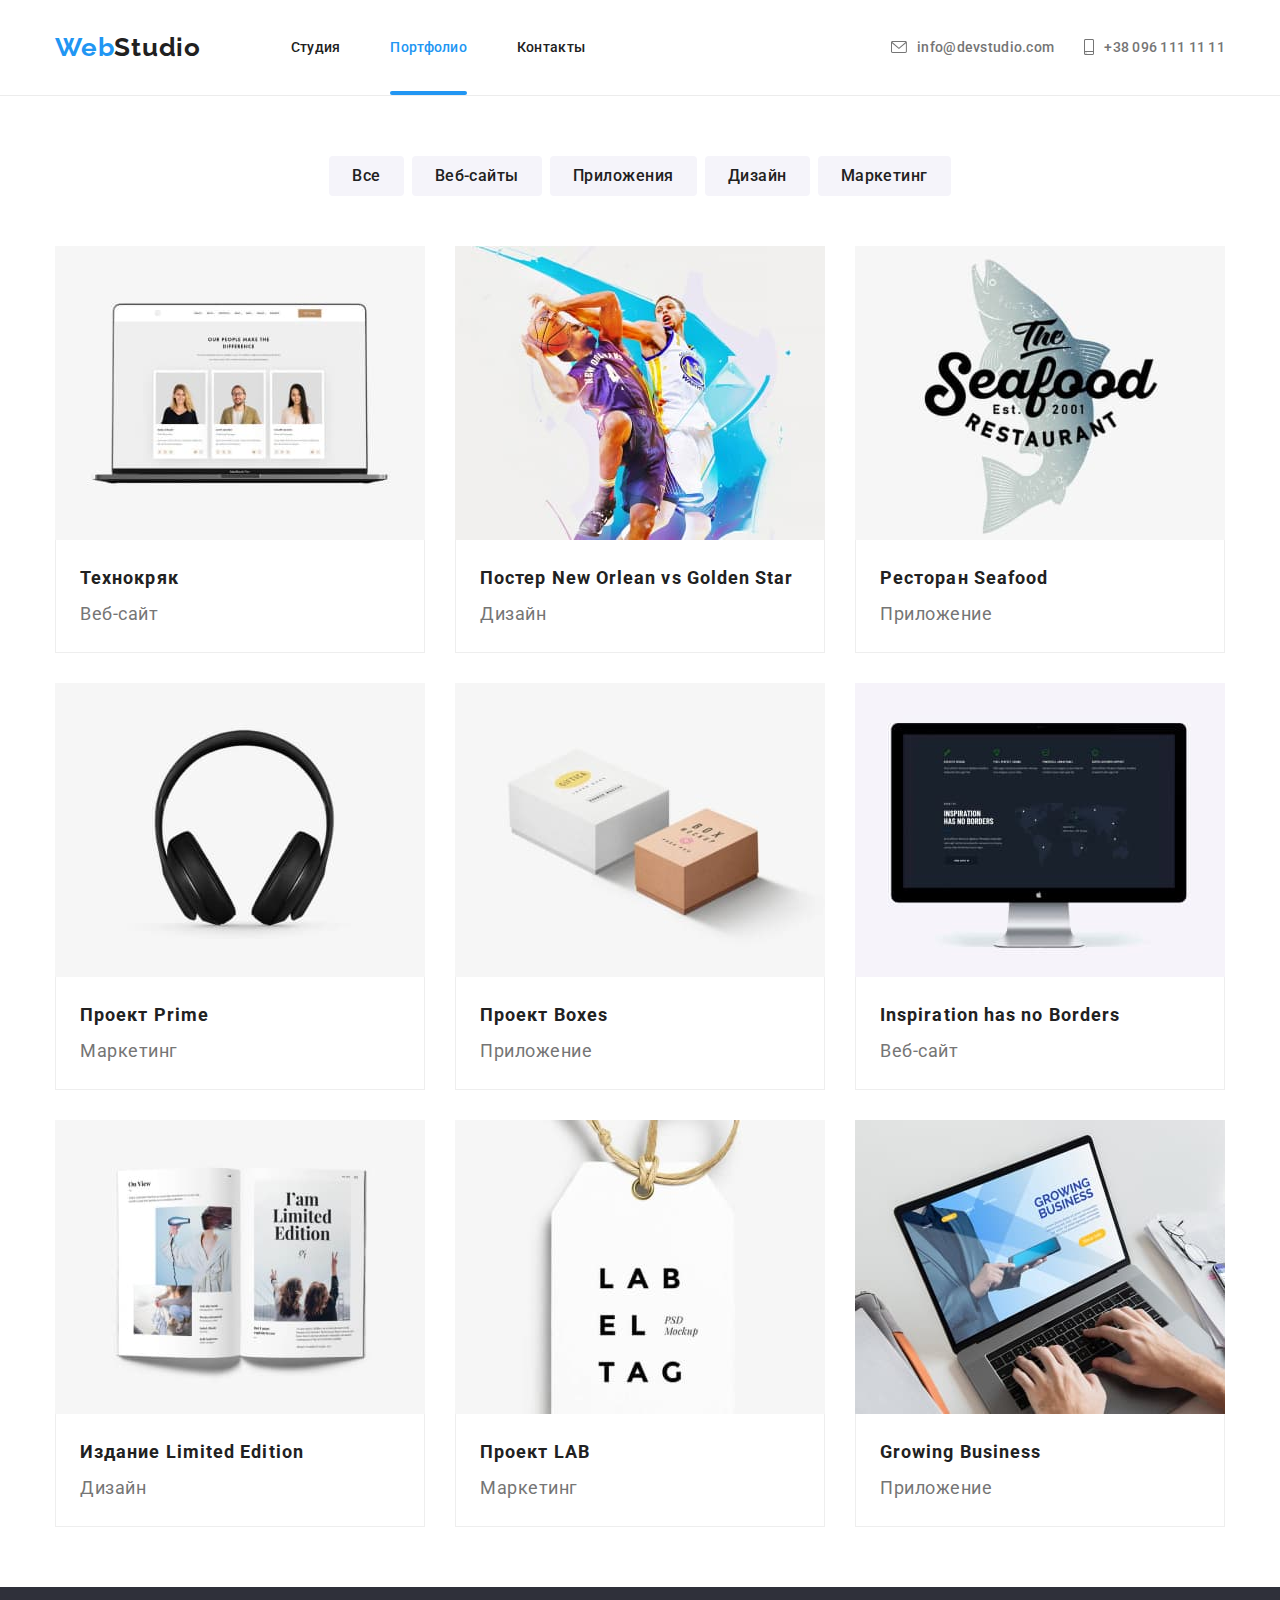
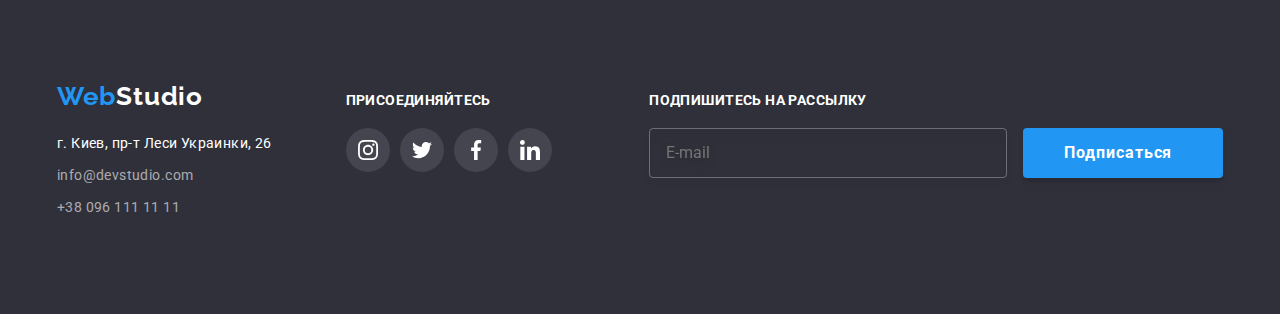
==== commit 4734ddfb: "upd" ====
--- a/portfolio.html
+++ b/portfolio.html
@@ -103,13 +103,19 @@
             <li class="project-list-item">
               <a class="project-list-link link" href="">
                 <div class="project-thumb">
-                  <img
-                    class="project-list-img"
-                    src="./images/portfolio/img.jpg"
+                  <picture>
+                  <source srcset="./images/portfolio/desktop/img1-desktop.jpg 1x, ./images/portfolio/desktop/img1-desktop@2x.jpg 2x"
+                    media="(min-width: 1200px)">
+                  <source srcset="./images/portfolio/tablet/img1-tablet.jpg 1x, ./images/portfolio/tablet/img1-tablet@2x.jpg 2x"
+                    media="(min-width: 768px)">
+                  <source srcset="./images/portfolio/mobile/img1-mobile.jpg 1x, ./images/portfolio/mobile/img1-mobile@2x.jpg 2x"
+                    media="(min-width: 320px)">
+                  <img
+                    class="project-list-img"
+                    src="./images/portfolio/mobile/img1-mobile.jpg"
                     alt="Компьютер с тремя фото"
-                    width="370"
-                    height="294"
-                  />
+                  />
+                  </picture>
                   <div class="overlay">
                     <p class="overlay-text">
                       Технокряк это современная площадка распространения
@@ -128,13 +134,19 @@
             <li class="project-list-item">
               <a class="project-list-link link" href="">
                 <div class="project-thumb">
-                <img
-                  class="project-list-img"
-                  src="./images/portfolio/img-1.jpg"
-                  alt="Два баскетболиста борются за мяч"
-                  width="370"
-                  height="294"
-                />
+                <picture>
+                  <source srcset="./images/portfolio/desktop/img2-desktop.jpg 1x, ./images/portfolio/desktop/img2-desktop@2x.jpg 2x"
+                    media="(min-width: 1200px)">
+                  <source srcset="./images/portfolio/tablet/img2-tablet.jpg 1x, ./images/portfolio/tablet/img2-tablet@2x.jpg 2x"
+                    media="(min-width: 768px)">
+                  <source srcset="./images/portfolio/mobile/img2-mobile.jpg 1x, ./images/portfolio/mobile/img2-mobile@2x.jpg 2x"
+                    media="(min-width: 320px)">
+                  <img
+                    class="project-list-img"
+                    src="./images/portfolio/mobile/img2-mobile.jpg"
+                    alt="Два баскетболиста борются за мяч"
+                  />
+                </picture>
                 <div class="overlay">
                     <p class="overlay-text">
                       Технокряк это современная площадка распространения
@@ -155,13 +167,19 @@
             <li class="project-list-item">
               <a class="project-list-link link" href="">
                 <div class="project-thumb">
-                <img
-                  class="project-list-img"
-                  src="./images/portfolio/img-2.jpg"
-                  alt="Логотип ресторана"
-                  width="370"
-                  height="294"
-                />
+                  <picture>
+                    <source srcset="./images/portfolio/desktop/img3-desktop.jpg 1x, ./images/portfolio/desktop/img3-desktop@2x.jpg 2x"
+                      media="(min-width: 1200px)">
+                    <source srcset="./images/portfolio/tablet/img3-tablet.jpg 1x, ./images/portfolio/tablet/img3-tablet@2x.jpg 2x"
+                      media="(min-width: 768px)">
+                    <source srcset="./images/portfolio/mobile/img3-mobile.jpg 1x, ./images/portfolio/mobile/img3-mobile@2x.jpg 2x"
+                      media="(min-width: 320px)">
+                    <img
+                      class="project-list-img"
+                      src="./images/portfolio/mobile/img3-mobile.jpg"
+                      alt="Логотип ресторана"
+                    />
+                    </picture>
                 <div class="overlay">
                     <p class="overlay-text">
                       Технокряк это современная площадка распространения
@@ -182,13 +200,19 @@
             <li class="project-list-item">
               <a class="project-list-link link" href="">
                 <div class="project-thumb">
-                <img
-                  class="project-list-img"
-                  src="./images/portfolio/img-3.jpg"
-                  alt="Наушники"
-                  width="370"
-                  height="294"
-                />
+                <picture>
+                  <source srcset="./images/portfolio/desktop/img4-desktop.jpg 1x, ./images/portfolio/desktop/img4-desktop@2x.jpg 2x"
+                    media="(min-width: 1200px)">
+                  <source srcset="./images/portfolio/tablet/img4-tablet.jpg 1x, ./images/portfolio/tablet/img4-tablet@2x.jpg 2x"
+                    media="(min-width: 768px)">
+                  <source srcset="./images/portfolio/mobile/img4-mobile.jpg 1x, ./images/portfolio/mobile/img4-mobile@2x.jpg 2x"
+                    media="(min-width: 320px)">
+                  <img
+                    class="project-list-img"
+                    src="./images/portfolio/mobile/img4-mobile.jpg"
+                    alt="Наушники"
+                  />
+                </picture>
                 <div class="overlay">
                     <p class="overlay-text">
                       Технокряк это современная площадка распространения
@@ -209,13 +233,19 @@
             <li class="project-list-item">
               <a class="project-list-link link" href="">
                 <div class="project-thumb">
-                <img
-                  class="project-list-img"
-                  src="./images/portfolio/img-4.jpg"
-                  alt="Две коробки разного размера"
-                  width="370"
-                  height="294"
-                />
+                <picture>
+                  <source srcset="./images/portfolio/desktop/img5-desktop.jpg 1x, ./images/portfolio/desktop/img5-desktop@2x.jpg 2x"
+                    media="(min-width: 1200px)">
+                  <source srcset="./images/portfolio/tablet/img5-tablet.jpg 1x, ./images/portfolio/tablet/img5-tablet@2x.jpg 2x"
+                    media="(min-width: 768px)">
+                  <source srcset="./images/portfolio/mobile/img5-mobile.jpg 1x, ./images/portfolio/mobile/img5-mobile@2x.jpg 2x"
+                    media="(min-width: 320px)">
+                  <img
+                    class="project-list-img"
+                    src="./images/portfolio/mobile/img5-mobile.jpg"
+                    alt="Две коробки разного размера"
+                  />
+                </picture>
                 <div class="overlay">
                     <p class="overlay-text">
                       Технокряк это современная площадка распространения
@@ -236,13 +266,19 @@
             <li class="project-list-item">
               <a class="project-list-link link" href="">
                 <div class="project-thumb">
-                <img
-                  class="project-list-img"
-                  src="./images/portfolio/img-5.jpg"
-                  alt="iMac с сайтом"
-                  width="370"
-                  height="294"
-                />
+                <picture>
+                  <source srcset="./images/portfolio/desktop/img6-desktop.jpg 1x, ./images/portfolio/desktop/img6-desktop@2x.jpg 2x"
+                    media="(min-width: 1200px)">
+                  <source srcset="./images/portfolio/tablet/img6-tablet.jpg 1x, ./images/portfolio/tablet/img6-tablet@2x.jpg 2x"
+                    media="(min-width: 768px)">
+                  <source srcset="./images/portfolio/mobile/img6-mobile.jpg 1x, ./images/portfolio/mobile/img6-mobile@2x.jpg 2x"
+                    media="(min-width: 320px)">
+                  <img
+                    class="project-list-img"
+                    src="./images/portfolio/mobile/img6-mobile.jpg"
+                    alt="iMac с сайтом"
+                  />
+                </picture>
                 <div class="overlay">
                     <p class="overlay-text">
                       Технокряк это современная площадка распространения
@@ -263,13 +299,19 @@
             <li class="project-list-item">
               <a class="project-list-link link" href="">
                 <div class="project-thumb">
-                <img
-                  class="project-list-img"
-                  src="./images/portfolio/img-6.jpg"
-                  alt="Открытая книга"
-                  width="370"
-                  height="294"
-                />
+                <picture>
+                  <source srcset="./images/portfolio/desktop/img7-desktop.jpg 1x, ./images/portfolio/desktop/img7-desktop@2x.jpg 2x"
+                    media="(min-width: 1200px)">
+                  <source srcset="./images/portfolio/tablet/img7-tablet.jpg 1x, ./images/portfolio/tablet/img7-tablet@2x.jpg 2x"
+                    media="(min-width: 768px)">
+                  <source srcset="./images/portfolio/mobile/img7-mobile.jpg 1x, ./images/portfolio/mobile/img7-mobile@2x.jpg 2x"
+                    media="(min-width: 320px)">
+                  <img
+                    class="project-list-img"
+                    src="./images/portfolio/mobile/img7-mobile.jpg"
+                    alt="Открытая книга"
+                  />
+                </picture>
                 <div class="overlay">
                     <p class="overlay-text">
                       Технокряк это современная площадка распространения
@@ -291,13 +333,19 @@
             <li class="project-list-item">
               <a class="project-list-link link" href="">
                 <div class="project-thumb">
-                <img
-                  class="project-list-img"
-                  src="./images/portfolio/img-7.jpg"
-                  alt="Лейбочка"
-                  width="370"
-                  height="294"
-                />
+                <picture>
+                  <source srcset="./images/portfolio/desktop/img8-desktop.jpg 1x, ./images/portfolio/desktop/img8-desktop@2x.jpg 2x"
+                    media="(min-width: 1200px)">
+                  <source srcset="./images/portfolio/tablet/img8-tablet.jpg 1x, ./images/portfolio/tablet/img8-tablet@2x.jpg 2x"
+                    media="(min-width: 768px)">
+                  <source srcset="./images/portfolio/mobile/img8-mobile.jpg 1x, ./images/portfolio/mobile/img8-mobile@2x.jpg 2x"
+                    media="(min-width: 320px)">
+                  <img
+                    class="project-list-img"
+                    src="./images/portfolio/mobile/img8-mobile.jpg"
+                    alt="Лейбочка"
+                  />
+                </picture>
                 <div class="overlay">
                     <p class="overlay-text">
                       Технокряк это современная площадка распространения
@@ -318,13 +366,19 @@
             <li class="project-list-item">
               <a class="project-list-link link" href="">
                 <div class="project-thumb">
-                <img
-                  class="project-list-img"
-                  src="./images/portfolio/img-8.jpg"
-                  alt="Человек печатает на ноутбуке"
-                  width="370"
-                  height="294"
-                />
+                <picture>
+                  <source srcset="./images/portfolio/desktop/img9-desktop.jpg 1x, ./images/portfolio/desktop/img9-desktop@2x.jpg 2x"
+                    media="(min-width: 1200px)">
+                  <source srcset="./images/portfolio/tablet/img9-tablet.jpg 1x, ./images/portfolio/tablet/img9-tablet@2x.jpg 2x"
+                    media="(min-width: 768px)">
+                  <source srcset="./images/portfolio/mobile/img9-mobile.jpg 1x, ./images/portfolio/mobile/img9-mobile@2x.jpg 2x"
+                    media="(min-width: 320px)">
+                  <img
+                    class="project-list-img"
+                    src="./images/portfolio/mobile/img9-mobile.jpg"
+                    alt="Человек печатает на ноутбуке"
+                  />
+                </picture>
                 <div class="overlay">
                     <p class="overlay-text">
                       Технокряк это современная площадка распространения
--- a/css/portfolio.min.css
+++ b/css/portfolio.min.css
@@ -1,2 +1,2 @@
-.visually-hidden{position:absolute !important;clip:rect(1px 1px 1px 1px);clip:rect(1px, 1px, 1px, 1px);padding:0 !important;border:0 !important;height:1px !important;width:1px !important;overflow:hidden}*,*::before,*::after{margin:0;padding:0}.list{list-style:none;color:inherit}.link{text-decoration:none}.address{font-style:normal}body{font-family:"Roboto",sans-serif;color:#757575;font-style:normal;max-width:1600px;margin:auto}body.modal-open{overflow:hidden}img{display:block}.container{outline:1px solid black;padding:0 15px}@media screen and (max-width: 479px){.hero .container{text-align:center;padding:118px 0}.team .container,.client .container,.footer .container,.projects .container{padding-top:60px;padding-bottom:60px}}@media screen and (min-width: 480px){.container{width:480px;margin:0 auto}.hero .container{text-align:center;height:400px;padding:118px 0}.team .container,.client .container,.footer .container,.project .container{padding-top:60px;padding-bottom:60px}}@media screen and (min-width: 768px){.container{width:768px}.hero .container{padding:118px 0}}@media screen and (min-width: 1200px){.container{width:1200px}.hero .container{height:600px;padding:200px 0}.features .container,.team .container,.client .container,.footer .container,.projects .container{padding-top:94px;padding-bottom:94px}.about .container{padding-bottom:94px}}.logo{font-family:"Raleway",sans-serif;font-weight:700;font-size:26px;line-height:1.192;letter-spacing:0.03em}.logo-first{color:#2196f3}.logo-second{color:#212121}.title{font-family:Roboto;font-style:normal;font-weight:700;font-size:36px;line-height:1.167;text-align:center;letter-spacing:0.03em;color:#212121;margin-bottom:50px}.header{position:relative;border-bottom:1px solid #ececec}.header .address-logo{display:inline-block;margin-right:10px;transition:fill 250ms cubic-bezier(0.4, 0, 0.2, 1);fill:#757575}.header-mail-link:hover .address-logo,.header-tel-link:hover .address-logo,.header-mail-link:focus .address-logo,.header-tel-link:focus .address-logo{fill:#2196f3}.navigation-list-item-link{position:relative;color:#212121;font-weight:500;font-size:14px;line-height:1.143;letter-spacing:0.02em;transition:color 250ms cubic-bezier(0.4, 0, 0.2, 1)}.navigation-list-item-link.current-page{color:#2196f3}.navigation-list-item-link.current-page::after{position:absolute;display:block;left:0;content:"";background-color:#2196f3;width:100%;height:4px;border-radius:2px}.navigation-list-item-link:hover,.navigation-list-item-link:focus{color:#2196f3}.header-mail-link{display:flex;align-items:center;color:#757575;font-weight:500;font-size:14px;line-height:1.143;letter-spacing:0.02em;transition:color 250ms cubic-bezier(0.4, 0, 0.2, 1)}.header-mail-link:focus,.header-mail-link:hover{color:#2196f3}.header-tel-link{display:flex;align-items:center;color:#757575;font-weight:500;font-size:14px;line-height:1.143;letter-spacing:0.02em;transition:color 250ms cubic-bezier(0.4, 0, 0.2, 1)}.header-tel-link:focus,.header-tel-link:hover{color:#2196f3}@media screen and (min-width: 320px) and (max-width: 767px){.address{display:flex;justify-content:center}.address-list{display:flex;flex-direction:column;align-items:center}.address-list-item:not(:last-child){margin-bottom:16px}.header-mail-link,.header-tel-link{font-size:18px;line-height:1.167}.navigation{display:flex;justify-content:space-between;align-items:center;padding-top:16px;padding-bottom:16px}.navigation-list{margin-bottom:60px}.navigation-list-item-link{font-size:18px;line-height:1.167}.navigation-list-item:not(:last-child){margin-bottom:40px}.menu-button{display:inline-flex;margin:0;padding:0;border:none;background-color:transparent;transition:fill 250ms cubic-bezier(0.4, 0, 0.2, 1)}.menu-button:hover,.menu-button:focus{fill:#2196f3}.menu-button .icon-close{display:none}.menu-button.is-open .icon-close{display:block}.menu-button.is-open .icon-menu{display:none}.menu-container{display:none;background-color:#fff;box-shadow:0px 4px 8px rgba(0,0,0,0.04),0px 2px 4px rgba(0,0,0,0.08),0px 1px 3px rgba(0,0,0,0.16);position:absolute;top:100%;left:0;width:100%;padding:60px 0;text-align:center;font-size:20px}.menu-container.is-open{display:block}}@media screen and (min-width: 768px){.menu-button{display:none}.navigation{display:flex;align-items:center;padding-top:26px;padding-bottom:26px;justify-content:space-between}.navigation-list{display:flex;margin-right:84px}.navigation-list-item:not(:last-child){margin-right:50px}.navigation-list-item-link.current-page::after{margin-top:34px}.menu-container{display:flex;align-items:center}}@media screen and (min-width: 768px) and (max-width: 1199px){.navigation .address-list-item:not(:last-child){margin-bottom:10px}}@media screen and (min-width: 1200px){.navigation{display:flex;align-items:center;padding-top:32px;padding-bottom:32px}.navigation-list{display:flex;margin-right:306px}.address{margin-left:auto}.address-list{display:flex;align-items:center}.address-list-item:not(:last-child){margin-right:30px}.address-logo{display:inline-block;margin-right:10px;transition:fill 250ms cubic-bezier(0.4, 0, 0.2, 1);fill:#757575}}.project-nav{margin-bottom:40px}.project-nav-list{display:flex;justify-content:center}.project-nav-list-item:not(:last-child){margin-right:8px}.btn{padding:6px 22px;font-weight:500;font-size:16px;line-height:26px;text-align:center;letter-spacing:0.03em;color:#212121;background:#f5f4fa;border-radius:4px;border:1px solid transparent;transition:background-color 250ms cubic-bezier(0.4, 0, 0.2, 1)}.btn:hover,.btn:focus{color:#fff;background-color:#2196f3}@media screen and (min-width: 320px) and (max-width: 767px){.project-nav-list{flex-wrap:wrap;justify-content:flex-start}.project-nav-list-item:not(:last-child){margin-bottom:15px}}@media screen and (min-width: 768px){.project-nav{margin-bottom:30px}}@media screen and (min-width: 768px){.project-nav{margin-bottom:50px}}.project-list-item{margin-bottom:30px;width:100%}.project-list-item:focus,.project-list-item:hover{box-shadow:0px 1px 1px rgba(0,0,0,0.12),0px 4px 4px rgba(0,0,0,0.06),1px 4px 6px rgba(0,0,0,0.16)}.project-list .project-title{font-weight:700;font-size:18px;line-height:2;letter-spacing:0.06em;color:#212121}.project-list-content{padding-left:24px;padding-top:20px;padding-bottom:20px;border-right:1px solid #eeeeee;border-bottom:1px solid #eeeeee;border-left:1px solid #eeeeee}.overlay{position:absolute;top:0;width:100%;height:100%;transform:translateY(100%);transition:transform 250ms cubic-bezier(0.4, 0, 0.2, 1);background:rgba(33,150,243,0.9)}.overlay-text{display:block;padding:77px 24px;font-size:18px;line-height:1.556;letter-spacing:0.03em;color:#fff}.project-thumb:hover .overlay{transform:translateY(0)}.project-thumb{position:relative;overflow:hidden}.project-description{font-weight:400;font-size:18px;line-height:2;letter-spacing:0.03em;color:#757575}@media screen and (min-width: 480px){.project-list-item{width:450px}}@media screen and (min-width: 768px){.project-list{display:flex;flex-wrap:wrap}.project-list-item{width:354px}}@media screen and (min-width: 768px) and (max-width: 1199px){.project-list-item:nth-child(2n+1){margin-right:30px}.project-list-item:last-child{margin-bottom:0px;margin-right:0px}}@media screen and (min-width: 1200px){.project-list-item{width:370px}.project-list-item:not(:nth-child(3n)){margin-right:30px}.project-list-item:nth-last-child(-n+3){margin-bottom:0px}}.footer{background-color:#2f303a}.footer-text-item{display:block;font-weight:700;font-size:14px;line-height:1.143;letter-spacing:0.03em;text-transform:uppercase;margin-bottom:20px;color:#fff}.footer .social-link{fill:#fff;transition:fill 250ms cubic-bezier(0.4, 0, 0.2, 1)}.address-list-link{font-weight:400;font-size:14px;line-height:1.714;letter-spacing:0.03em;color:#fff;transition:color 250ms cubic-bezier(0.4, 0, 0.2, 1)}.address-list-link:hover,.address-list-link:focus{color:#2196f3}.footer-mail-link,.footer-tel-link{font-weight:400;font-size:14px;line-height:1.714;letter-spacing:0.03em;color:rgba(255,255,255,0.6);transition:color 250ms cubic-bezier(0.4, 0, 0.2, 1)}.footer-mail-link:hover,.footer-mail-link:focus,.footer-tel-link:hover,.footer-tel-link:focus{color:#2196f3}.footer .logo{display:block;margin-bottom:20px}.footer .logo-foot-second{color:#fff}.footer-social-list{display:flex;justify-content:center}.footer-social-list-item:not(:last-child){margin-right:10px}.footer-social-list-item-link{display:flex;align-items:center;justify-content:center;width:44px;height:44px;border-radius:50%;background:rgba(255,255,255,0.1);transition:background-color 250ms cubic-bezier(0.4, 0, 0.2, 1)}.footer-social-list-item-link:hover,.footer-social-list-item-link:focus{background-color:#2196f3}.footer-form__input{padding-left:16px;width:100%;height:50px;border:1px solid rgba(255,255,255,0.3);box-sizing:border-box;filter:drop-shadow(0px 4px 4px rgba(0,0,0,0.15));border-radius:4px;background-color:inherit;color:#fff}.footer-form__submit{align-items:center;justify-content:center;width:200px;height:50px;background:#2196f3;box-shadow:0px 4px 4px rgba(0,0,0,0.15);border-radius:4px;font-weight:700;font-size:16px;line-height:1.875;letter-spacing:0.06em;border:none;color:#fff;cursor:pointer}.footer-form__submit::after{margin-left:10px;content:"";width:24px;height:24px;background-image:url(../images/footer/send-icon.svg)}.adress-list-item:not(:last-child){margin-bottom:8px}.footer-subscribe{justify-content:center;align-items:center;text-align:center}@media screen and (min-width: 320px) and (max-width: 1199px){.footer__container{text-align:center;flex-wrap:wrap}.footer-address,.footer-social{margin-bottom:60px}.footer-form__input{margin-bottom:20px}}@media screen and (min-width: 768px){.footer-subscribe{display:flex;justify-content:space-around}.footer__container{display:flex;justify-content:space-around;align-items:baseline}}@media screen and (min-width: 1200px){.footer__container{display:flex;align-items:baseline}.footer-subscribe{display:flex;align-items:center;justify-content:center}.footer-form__input{margin-right:12px;width:358px}.footer-social{margin-right:94px}.footer-address{margin-right:70px}.footer-form .footer-text-item{text-align:start}}
+.visually-hidden{position:absolute !important;clip:rect(1px 1px 1px 1px);clip:rect(1px, 1px, 1px, 1px);padding:0 !important;border:0 !important;height:1px !important;width:1px !important;overflow:hidden}*,*::before,*::after{margin:0;padding:0}.list{list-style:none;color:inherit}.link{text-decoration:none}.address{font-style:normal}body{font-family:"Roboto",sans-serif;color:#757575;font-style:normal;max-width:1600px;margin:auto}body.modal-open{overflow:hidden}img{display:block;width:100%}.container{padding:0 15px}@media screen and (max-width: 479px){.hero .container{text-align:center;padding:118px 0}.team .container,.client .container,.footer .container,.projects .container{padding-top:60px;padding-bottom:60px}}@media screen and (min-width: 480px){.container{width:480px;margin:0 auto}.hero .container{text-align:center;height:400px;padding:118px 0}.team .container,.client .container,.footer .container,.project .container{padding-top:60px;padding-bottom:60px}}@media screen and (min-width: 768px){.container{width:768px}.hero .container{padding:118px 0}}@media screen and (min-width: 1200px){.container{width:1200px}.hero .container{height:600px;padding:200px 0}.features .container,.team .container,.client .container,.footer .container,.projects .container{padding-top:94px;padding-bottom:94px}.about .container{padding-bottom:94px}}.logo{font-family:"Raleway",sans-serif;font-weight:700;font-size:26px;line-height:1.192;letter-spacing:0.03em}.logo-first{color:#2196f3}.logo-second{color:#212121}.title{font-family:Roboto;font-style:normal;font-weight:700;font-size:36px;line-height:1.167;text-align:center;letter-spacing:0.03em;color:#212121;margin-bottom:50px}.header{position:relative;border-bottom:1px solid #ececec}.header .address-logo{display:inline-block;margin-right:10px;transition:fill 250ms cubic-bezier(0.4, 0, 0.2, 1);fill:#757575}.header-mail-link:hover .address-logo,.header-tel-link:hover .address-logo,.header-mail-link:focus .address-logo,.header-tel-link:focus .address-logo{fill:#2196f3}.navigation-list-item-link{position:relative;color:#212121;font-weight:500;font-size:14px;line-height:1.143;letter-spacing:0.02em;transition:color 250ms cubic-bezier(0.4, 0, 0.2, 1)}.navigation-list-item-link.current-page{color:#2196f3}.navigation-list-item-link.current-page::after{position:absolute;display:block;left:0;content:"";background-color:#2196f3;width:100%;height:4px;border-radius:2px}.navigation-list-item-link:hover,.navigation-list-item-link:focus{color:#2196f3}.header-mail-link{display:flex;align-items:center;color:#757575;font-weight:500;font-size:14px;line-height:1.143;letter-spacing:0.02em;transition:color 250ms cubic-bezier(0.4, 0, 0.2, 1)}.header-mail-link:focus,.header-mail-link:hover{color:#2196f3}.header-tel-link{display:flex;align-items:center;color:#757575;font-weight:500;font-size:14px;line-height:1.143;letter-spacing:0.02em;transition:color 250ms cubic-bezier(0.4, 0, 0.2, 1)}.header-tel-link:focus,.header-tel-link:hover{color:#2196f3}@media screen and (min-width: 320px) and (max-width: 767px){.address{display:flex;justify-content:center}.address-list{display:flex;flex-direction:column;align-items:center}.address-list-item:not(:last-child){margin-bottom:16px}.header-mail-link,.header-tel-link{font-size:18px;line-height:1.167}.navigation{display:flex;justify-content:space-between;align-items:center;padding-top:16px;padding-bottom:16px}.navigation-list{margin-bottom:60px}.navigation-list-item-link{font-size:18px;line-height:1.167}.navigation-list-item:not(:last-child){margin-bottom:40px}.menu-button{display:inline-flex;margin:0;padding:0;border:none;background-color:transparent;transition:fill 250ms cubic-bezier(0.4, 0, 0.2, 1)}.menu-button:hover,.menu-button:focus{fill:#2196f3}.menu-button .icon-close{display:none}.menu-button.is-open .icon-close{display:block}.menu-button.is-open .icon-menu{display:none}.menu-container{z-index:100;display:none;background-color:#fff;box-shadow:0px 4px 8px rgba(0,0,0,0.04),0px 2px 4px rgba(0,0,0,0.08),0px 1px 3px rgba(0,0,0,0.16);position:absolute;top:100%;left:0;width:100%;padding:60px 0;text-align:center;font-size:20px}.menu-container.is-open{display:block}}@media screen and (min-width: 768px){.menu-button{display:none}.navigation{display:flex;align-items:center;padding-top:26px;padding-bottom:26px;justify-content:space-between}.navigation-list{display:flex;margin-right:84px}.navigation-list-item:not(:last-child){margin-right:50px}.navigation-list-item-link.current-page::after{margin-top:34px}.menu-container{display:flex;align-items:center}}@media screen and (min-width: 768px) and (max-width: 1199px){.navigation .address-list-item:not(:last-child){margin-bottom:10px}}@media screen and (min-width: 1200px){.navigation{display:flex;align-items:center;padding-top:32px;padding-bottom:32px}.navigation-list{display:flex;margin-right:306px}.address{margin-left:auto}.address-list{display:flex;align-items:center}.address-list-item:not(:last-child){margin-right:30px}.address-logo{display:inline-block;margin-right:10px;transition:fill 250ms cubic-bezier(0.4, 0, 0.2, 1);fill:#757575}}.project-nav{margin-bottom:40px}.project-nav-list{display:flex;justify-content:center}.project-nav-list-item:not(:last-child){margin-right:8px}.btn{padding:6px 22px;font-weight:500;font-size:16px;line-height:26px;text-align:center;letter-spacing:0.03em;color:#212121;background:#f5f4fa;border-radius:4px;border:1px solid transparent;transition:background-color 250ms cubic-bezier(0.4, 0, 0.2, 1)}.btn:hover,.btn:focus{color:#fff;background-color:#2196f3}@media screen and (min-width: 320px) and (max-width: 767px){.project-nav-list{flex-wrap:wrap;justify-content:flex-start}.project-nav-list-item:not(:last-child){margin-bottom:15px}}@media screen and (min-width: 768px){.project-nav{margin-bottom:30px}}@media screen and (min-width: 768px){.project-nav{margin-bottom:50px}}.project-list-item{margin-bottom:30px;width:100%}.project-list-item:focus,.project-list-item:hover{box-shadow:0px 1px 1px rgba(0,0,0,0.12),0px 4px 4px rgba(0,0,0,0.06),1px 4px 6px rgba(0,0,0,0.16)}.project-list .project-title{font-weight:700;font-size:18px;line-height:2;letter-spacing:0.06em;color:#212121}.project-list-content{padding-left:24px;padding-top:20px;padding-bottom:20px;border-right:1px solid #eeeeee;border-bottom:1px solid #eeeeee;border-left:1px solid #eeeeee}.overlay{position:absolute;top:0;width:100%;height:100%;transform:translateY(100%);transition:transform 250ms cubic-bezier(0.4, 0, 0.2, 1);background:rgba(33,150,243,0.9)}.overlay-text{display:block;padding:77px 24px;font-size:18px;line-height:1.556;letter-spacing:0.03em;color:#fff}.project-thumb:hover .overlay{transform:translateY(0)}.project-thumb{position:relative;overflow:hidden}.project-description{font-weight:400;font-size:18px;line-height:2;letter-spacing:0.03em;color:#757575}@media screen and (min-width: 480px){.project-list-item{width:450px}}@media screen and (min-width: 768px){.project-list{display:flex;flex-wrap:wrap}.project-list-item{width:354px}.overlay-text{padding:49px 24px}}@media screen and (min-width: 768px) and (max-width: 1199px){.project-list-item:nth-child(2n+1){margin-right:30px}.project-list-item:last-child{margin-bottom:0px;margin-right:0px}}@media screen and (min-width: 1200px){.project-list-item{width:370px}.project-list-item:not(:nth-child(3n)){margin-right:30px}.project-list-item:nth-last-child(-n+3){margin-bottom:0px}.overlay-text{padding:64px 24px}}.footer{background-color:#2f303a}.footer-text-item{display:block;font-weight:700;font-size:14px;line-height:1.143;letter-spacing:0.03em;text-transform:uppercase;margin-bottom:20px;color:#fff}.footer .social-link{fill:#fff;transition:fill 250ms cubic-bezier(0.4, 0, 0.2, 1)}.address-list-link{font-weight:400;font-size:14px;line-height:1.714;letter-spacing:0.03em;color:#fff;transition:color 250ms cubic-bezier(0.4, 0, 0.2, 1)}.address-list-link:hover,.address-list-link:focus{color:#2196f3}.footer-mail-link,.footer-tel-link{font-weight:400;font-size:14px;line-height:1.714;letter-spacing:0.03em;color:rgba(255,255,255,0.6);transition:color 250ms cubic-bezier(0.4, 0, 0.2, 1)}.footer-mail-link:hover,.footer-mail-link:focus,.footer-tel-link:hover,.footer-tel-link:focus{color:#2196f3}.footer .logo{display:block;margin-bottom:20px}.footer .logo-foot-second{color:#fff}.footer-social-list{display:flex;justify-content:center}.footer-social-list-item:not(:last-child){margin-right:10px}.footer-social-list-item-link{display:flex;align-items:center;justify-content:center;width:44px;height:44px;border-radius:50%;background:rgba(255,255,255,0.1);transition:background-color 250ms cubic-bezier(0.4, 0, 0.2, 1)}.footer-social-list-item-link:hover,.footer-social-list-item-link:focus{background-color:#2196f3}.footer-form__input{padding-left:16px;width:100%;height:50px;border:1px solid rgba(255,255,255,0.3);box-sizing:border-box;filter:drop-shadow(0px 4px 4px rgba(0,0,0,0.15));border-radius:4px;background-color:inherit;color:#fff}.footer-form__submit{align-items:center;justify-content:center;width:200px;height:50px;background:#2196f3;box-shadow:0px 4px 4px rgba(0,0,0,0.15);border-radius:4px;font-weight:700;font-size:16px;line-height:1.875;letter-spacing:0.06em;border:none;color:#fff;cursor:pointer}.footer-form__submit::after{margin-left:10px;content:"";width:24px;height:24px;background-image:url(../images/footer/send-icon.svg)}.adress-list-item:not(:last-child){margin-bottom:8px}.footer-subscribe{justify-content:center;align-items:center;text-align:center}@media screen and (min-width: 320px) and (max-width: 1199px){.footer__container{text-align:center;flex-wrap:wrap}.footer-address,.footer-social{margin-bottom:60px}.footer-form__input{margin-bottom:20px}}@media screen and (min-width: 768px){.footer-subscribe{display:flex;justify-content:space-around}.footer__container{display:flex;justify-content:space-around;align-items:baseline}}@media screen and (min-width: 1200px){.footer__container{display:flex;align-items:baseline}.footer-subscribe{display:flex;align-items:center;justify-content:center}.footer-form__input{margin-right:12px;width:358px}.footer-social{margin-right:94px}.footer-address{margin-right:70px}.footer-form .footer-text-item{text-align:start}}
 /*# sourceMappingURL=portfolio.min.css.map */